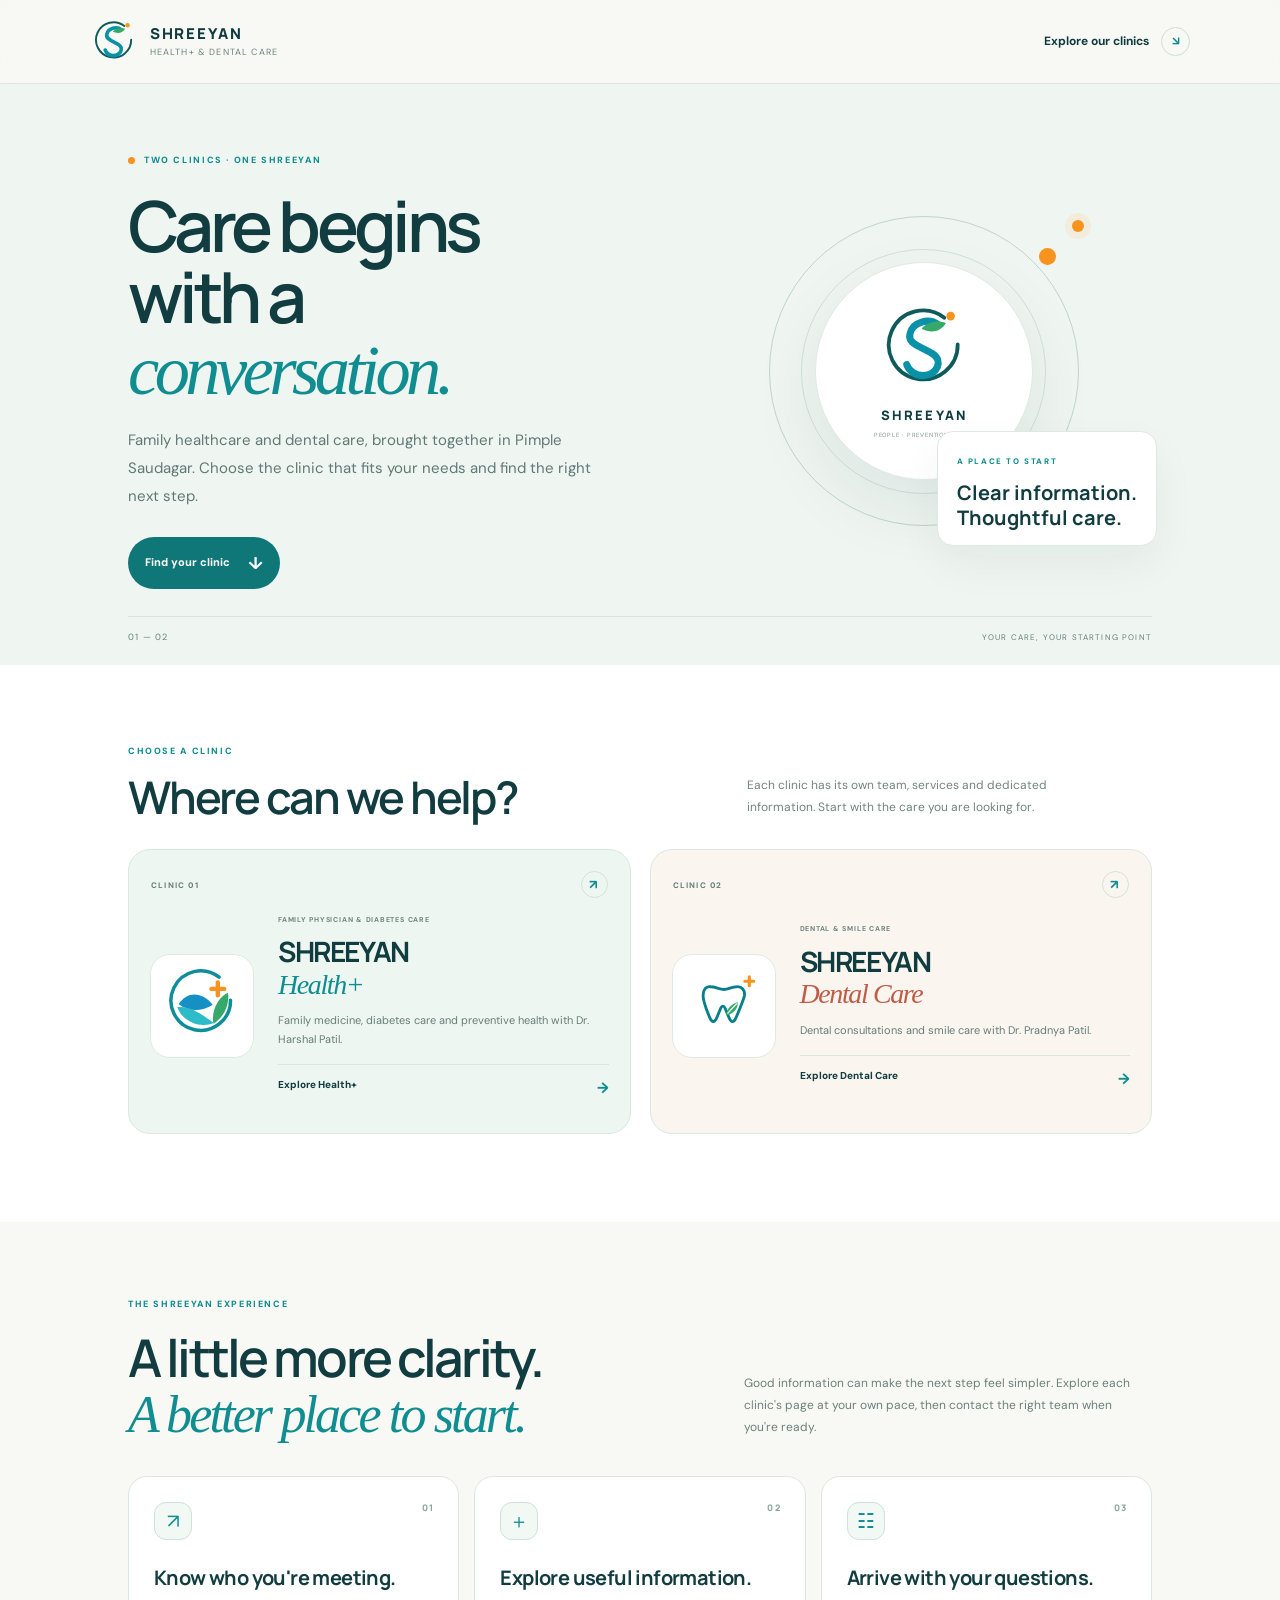
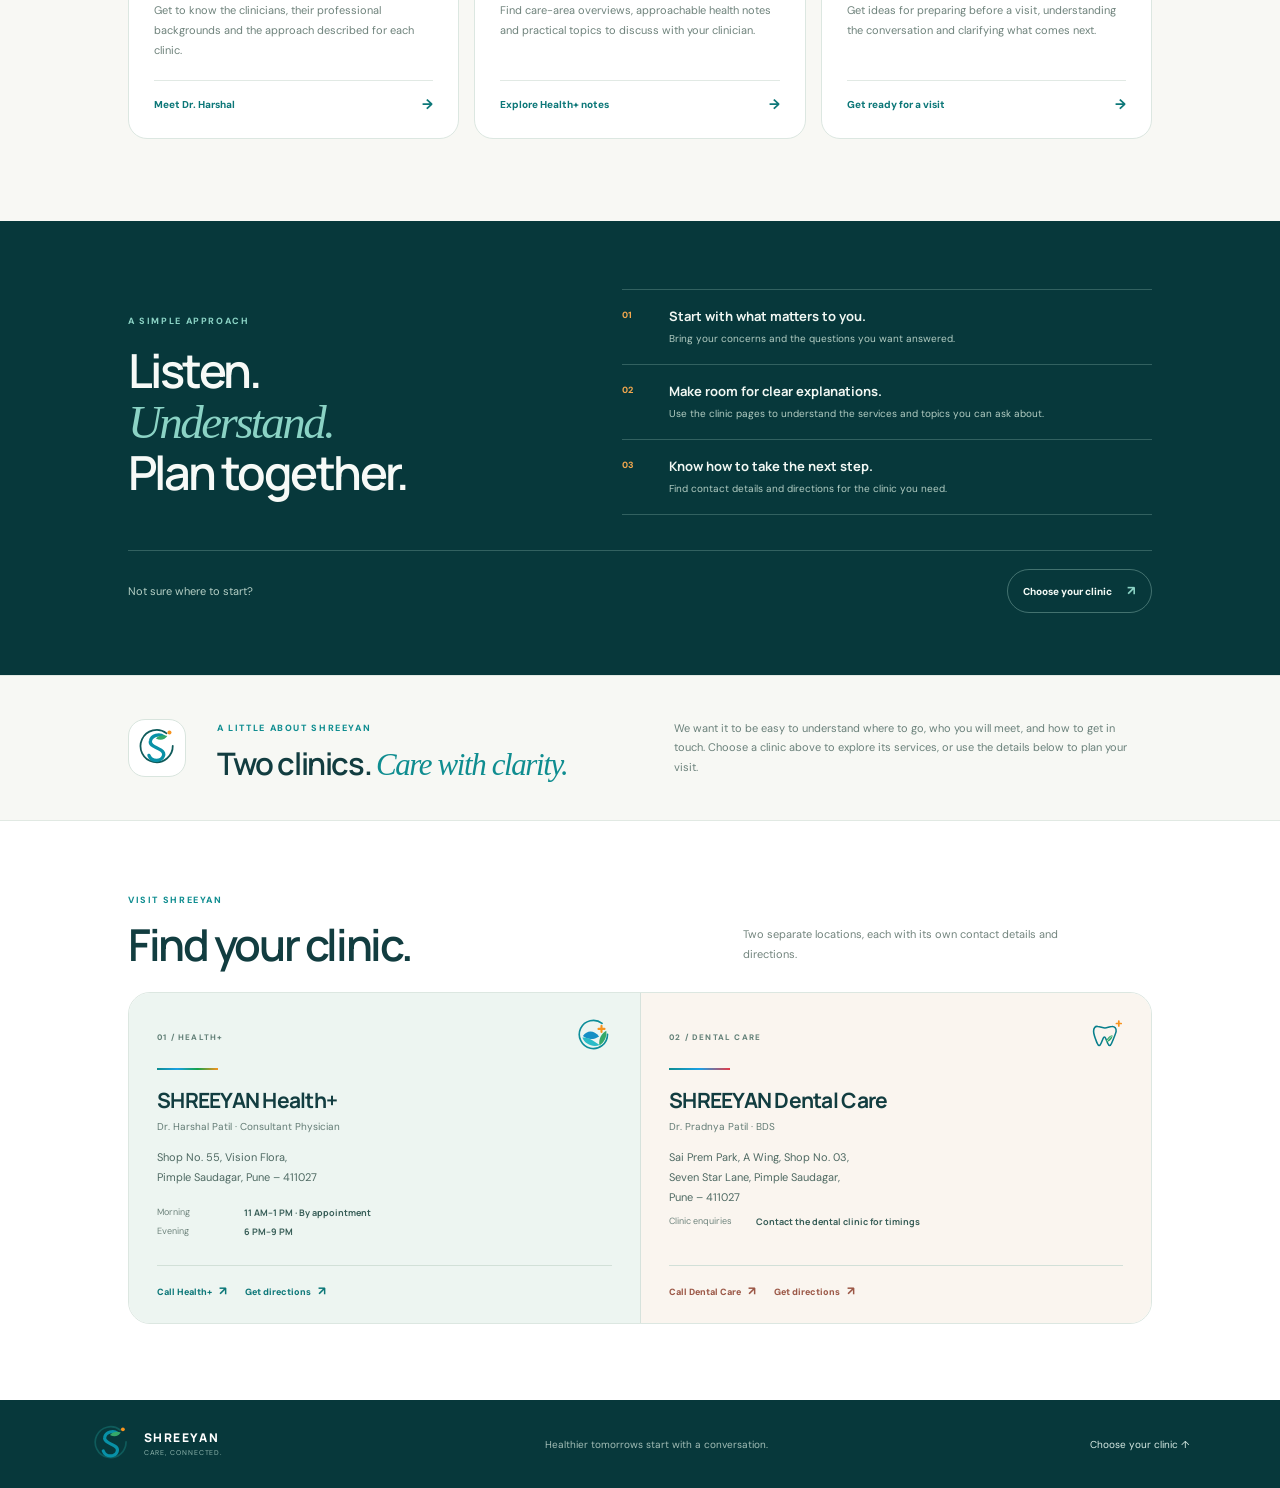
==== index.html @ b25903e5 "Polish SHREEYAN master and dental marks" ====
<!doctype html>
<html lang="en">
<head>
  <meta charset="utf-8">
  <meta name="viewport" content="width=device-width,initial-scale=1">
  <meta name="theme-color" content="#f8f8f4">
  <title>SHREEYAN — Your Care, Your Clinic</title>
  <meta name="description" content="Welcome to SHREEYAN. Explore Health+ with Dr. Harshal Patil or SHREEYAN Dental Care in Pimple Saudagar, Pune.">
  <link rel="icon" type="image/svg+xml" href="assets/shreeyan-brand-mark.svg?v=20261020-logo-final">
  <link rel="preconnect" href="https://fonts.googleapis.com">
  <link rel="preconnect" href="https://fonts.gstatic.com" crossorigin>
  <link href="https://fonts.googleapis.com/css2?family=DM+Sans:wght@400;500;600;700&family=Manrope:wght@400;500;600;700;800&display=swap" rel="stylesheet">
  <link rel="stylesheet" href="styles.css?v=20261020-logo-final">
</head>
<body class="welcome-page">
  <header class="welcome-header">
    <a class="welcome-brand" href="index.html" aria-label="SHREEYAN home">
      <img src="assets/shreeyan-brand-mark.svg?v=20261020-logo-final" alt="">
      <span><b>SHREEYAN</b><small>HEALTH+ &amp; DENTAL CARE</small></span>
    </a>
    <a class="welcome-header-link" href="#clinics">Explore our clinics <span aria-hidden="true">↘</span></a>
  </header>

  <main>
    <section class="welcome-hero">
      <div class="welcome-hero-copy">
        <div class="welcome-eyebrow"><span></span> TWO CLINICS · ONE SHREEYAN</div>
        <h1>Care begins<br>with a <em>conversation.</em></h1>
        <p>Family healthcare and dental care, brought together in Pimple Saudagar. Choose the clinic that fits your needs and find the right next step.</p>
        <a class="welcome-cta" href="#clinics">Find your clinic <span aria-hidden="true">↓</span></a>
      </div>
      <div class="welcome-art" aria-label="SHREEYAN abstract brand symbol">
        <div class="welcome-art-ring ring-a"></div><div class="welcome-art-ring ring-b"></div>
        <div class="welcome-art-logo">
          <img src="assets/shreeyan-brand-mark.svg?v=20261020-logo-final" alt="">
          <span>SHREEYAN</span>
          <small>PEOPLE · PREVENTION · CARE</small>
        </div>
        <span class="welcome-art-dot" aria-hidden="true"></span>
        <div class="welcome-art-note"><small>A PLACE TO START</small><b>Clear information.<br>Thoughtful care.</b></div>
      </div>
      <div class="welcome-index">01 — 02 <span>YOUR CARE, YOUR STARTING POINT</span></div>
    </section>

    <section class="welcome-clinics" id="clinics">
      <div class="welcome-section-heading">
        <div><span class="welcome-kicker">CHOOSE A CLINIC</span><h2>Where can we help?</h2></div>
        <p>Each clinic has its own team, services and dedicated information. Start with the care you are looking for.</p>
      </div>
      <div class="welcome-clinic-grid">
        <a class="welcome-clinic-card health-option" href="health.html">
          <div class="welcome-card-top"><span>CLINIC 01</span><span class="welcome-card-arrow" aria-hidden="true">↗</span></div>
          <div class="welcome-symbol-wrap"><img src="assets/healthplus-mark.svg?v=20261020-logo-final" alt=""></div>
          <div class="welcome-card-content">
            <div class="welcome-card-label">FAMILY PHYSICIAN &amp; DIABETES CARE</div>
            <h3>SHREEYAN<br><em>Health+</em></h3>
            <p>Family medicine, diabetes care and preventive health with Dr. Harshal Patil.</p>
            <div class="welcome-card-footer">Explore Health+ <span aria-hidden="true">→</span></div>
          </div>
        </a>
        <a class="welcome-clinic-card dental-option" href="dental.html">
          <div class="welcome-card-top"><span>CLINIC 02</span><span class="welcome-card-arrow" aria-hidden="true">↗</span></div>
          <div class="welcome-symbol-wrap dental-symbol-wrap"><img src="assets/dental-mark-clean.svg?v=20261020-logo-final" alt=""></div>
          <div class="welcome-card-content">
            <div class="welcome-card-label">DENTAL &amp; SMILE CARE</div>
            <h3>SHREEYAN<br><em>Dental Care</em></h3>
            <p>Dental consultations and smile care with Dr. Pradnya Patil.</p>
            <div class="welcome-card-footer">Explore Dental Care <span aria-hidden="true">→</span></div>
          </div>
        </a>
      </div>
    </section>


    <section class="welcome-experience" aria-labelledby="welcome-experience-title">
      <div class="welcome-experience-heading">
        <span class="welcome-kicker">THE SHREEYAN EXPERIENCE</span>
        <h2 id="welcome-experience-title">A little more clarity.<br><em>A better place to start.</em></h2>
        <p>Good information can make the next step feel simpler. Explore each clinic's page at your own pace, then contact the right team when you're ready.</p>
      </div>
      <div class="welcome-experience-grid">
        <article>
          <span class="experience-number">01</span>
          <div class="experience-icon" aria-hidden="true">↗</div>
          <h3>Know who you're meeting.</h3>
          <p>Get to know the clinicians, their professional backgrounds and the approach described for each clinic.</p>
          <a href="health.html">Meet Dr. Harshal <span aria-hidden="true">→</span></a>
        </article>
        <article>
          <span class="experience-number">02</span>
          <div class="experience-icon" aria-hidden="true">＋</div>
          <h3>Explore useful information.</h3>
          <p>Find care-area overviews, approachable health notes and practical topics to discuss with your clinician.</p>
          <a href="health.html#snippets">Explore Health+ notes <span aria-hidden="true">→</span></a>
        </article>
        <article>
          <span class="experience-number">03</span>
          <div class="experience-icon" aria-hidden="true">☷</div>
          <h3>Arrive with your questions.</h3>
          <p>Get ideas for preparing before a visit, understanding the conversation and clarifying what comes next.</p>
          <a href="health.html#dialogue">Get ready for a visit <span aria-hidden="true">→</span></a>
        </article>
      </div>
    </section>

    <section class="welcome-principles" aria-label="The SHREEYAN approach">
      <div class="principles-title"><span class="welcome-kicker">A SIMPLE APPROACH</span><h2>Listen.<br><em>Understand.</em><br>Plan together.</h2></div>
      <div class="principles-list">
        <div><span>01</span><p><b>Start with what matters to you.</b><small>Bring your concerns and the questions you want answered.</small></p></div>
        <div><span>02</span><p><b>Make room for clear explanations.</b><small>Use the clinic pages to understand the services and topics you can ask about.</small></p></div>
        <div><span>03</span><p><b>Know how to take the next step.</b><small>Find contact details and directions for the clinic you need.</small></p></div>
      </div>
      <div class="principles-action"><span>Not sure where to start?</span><a href="#clinics">Choose your clinic <span aria-hidden="true">↗</span></a></div>
    </section>

    <section class="welcome-about" aria-labelledby="welcome-about-title">
      <div class="welcome-about-mark" aria-hidden="true"><img src="assets/shreeyan-brand-mark.svg?v=20261020-logo-final" alt=""></div>
      <div>
        <span class="welcome-kicker">A LITTLE ABOUT SHREEYAN</span>
        <h2 id="welcome-about-title">Two clinics. <em>Care with clarity.</em></h2>
      </div>
      <p>We want it to be easy to understand where to go, who you will meet, and how to get in touch. Choose a clinic above to explore its services, or use the details below to plan your visit.</p>
    </section>

    <section class="welcome-locations" id="visit">
      <div class="welcome-location-heading">
        <div><span class="welcome-kicker">VISIT SHREEYAN</span><h2>Find your clinic.</h2></div>
        <p>Two separate locations, each with its own contact details and directions.</p>
      </div>
      <div class="welcome-location-grid">
        <article class="welcome-location-card welcome-location-health">
          <div class="welcome-location-top"><span>01 / HEALTH+</span><img src="assets/healthplus-mark.svg?v=20261020-logo-final" alt=""></div>
          <div class="welcome-location-rule"></div>
          <h3>SHREEYAN Health+</h3>
          <p class="welcome-location-doctor">Dr. Harshal Patil · Consultant Physician</p>
          <address>Shop No. 55, Vision Flora,<br>Pimple Saudagar, Pune – 411027</address>
          <div class="welcome-hours">
            <span>Morning</span><b>11 AM–1 PM · By appointment</b>
            <span>Evening</span><b>6 PM–9 PM</b>
          </div>
          <div class="welcome-location-actions">
            <a href="tel:9779665055">Call Health+ <span aria-hidden="true">↗</span></a>
            <a href="https://www.google.com/maps/search/?api=1&amp;query=Shop%20No.%2055%20Vision%20Flora%20Pimple%20Saudagar%20Pune%20411027" target="_blank" rel="noopener">Get directions <span aria-hidden="true">↗</span></a>
          </div>
        </article>
        <article class="welcome-location-card welcome-location-dental">
          <div class="welcome-location-top"><span>02 / DENTAL CARE</span><img src="assets/dental-mark-clean.svg?v=20261020-logo-final" alt=""></div>
          <div class="welcome-location-rule"></div>
          <h3>SHREEYAN Dental Care</h3>
          <p class="welcome-location-doctor">Dr. Pradnya Patil · BDS</p>
          <address>Sai Prem Park, A Wing, Shop No. 03,<br>Seven Star Lane, Pimple Saudagar,<br>Pune – 411027</address>
          <div class="welcome-hours">
            <span>Clinic enquiries</span><b>Contact the dental clinic for timings</b>
          </div>
          <div class="welcome-location-actions">
            <a href="tel:9156969311">Call Dental Care <span aria-hidden="true">↗</span></a>
            <a href="https://www.google.com/maps/search/?api=1&amp;query=Sai%20Prem%20Park%20A%20Wing%20Shop%2003%20Seven%20Star%20Lane%20Pimple%20Saudagar%20Pune%20411027" target="_blank" rel="noopener">Get directions <span aria-hidden="true">↗</span></a>
          </div>
        </article>
      </div>
    </section>
  </main>

  <footer class="welcome-footer">
    <a class="welcome-brand footer-brand-mini" href="index.html"><img src="assets/shreeyan-brand-mark.svg?v=20261020-logo-final" alt=""><span><b>SHREEYAN</b><small>CARE, CONNECTED.</small></span></a>
    <span>Healthier tomorrows start with a conversation.</span>
    <a href="#clinics">Choose your clinic ↑</a>
  </footer>
  <script src="app.js"></script>
</body>
</html>
---- styles.css ----
*{box-sizing:border-box}html{scroll-behavior:smooth}body{margin:0;background:#f6f4ee;color:#173d3d;font-family:"DM Sans",Arial,sans-serif;line-height:1.55}a{text-decoration:none;color:inherit}h1,h2,h3,b,strong{font-family:Manrope,Arial,sans-serif}h1,h2,h3,p{margin-top:0}header{height:80px;padding:0 6vw;display:flex;align-items:center;justify-content:space-between;gap:24px;position:sticky;top:0;z-index:30;background:rgba(246,244,238,.9);backdrop-filter:blur(15px);border-bottom:1px solid #dfe6e2}.brand{display:flex;align-items:center;gap:10px}.brand img{width:43px;height:43px}.brand b{display:block;letter-spacing:.13em;font-size:13px}.brand small{display:block;font-size:9px;color:#708280}.brand span{display:block}nav{display:flex;gap:28px;font-size:12px;color:#5e7472}nav a:hover{color:#0b7775}.pill{border:1px solid #cbd8d4;border-radius:999px;background:#fff;padding:10px 15px;font-size:11px;font-weight:800}.redpill{color:#d84749}.hero{min-height:690px;padding:80px 8vw;display:grid;grid-template-columns:1fr 1fr;gap:45px;align-items:center;background:linear-gradient(115deg,#f8f6f0,#e8f3ef);overflow:hidden}.eyebrow,.kicker{font-size:9px;letter-spacing:.18em;font-weight:800;color:#0b7775}.eyebrow{margin-bottom:18px}.hero h1{font-size:clamp(52px,6.2vw,84px);line-height:.99;letter-spacing:-.06em;margin-bottom:25px}.hero h1 i,h2 i,.innerhero h1 i{font-family:Georgia,serif;font-weight:400;color:#0b7775}.hero-copy>p,.innerhero>div>p{font-size:17px;line-height:1.75;color:#58716f;max-width:610px}.actions{display:flex;align-items:center;gap:24px;margin:32px 0}.btn{display:inline-flex;align-items:center;padding:14px 19px;border-radius:999px;font-size:12px;font-weight:800}.teal{background:#0b7775;color:#fff}.red{background:#e84c4f;color:#fff}.whitebtn{background:#fff;color:#0b7775}.link{font-size:12px;font-weight:800}.trust{display:flex;gap:24px;font-size:10px;color:#758582}.hero-art{min-height:500px;display:grid;place-items:center;position:relative}.orbit{position:absolute;width:450px;height:450px;border:1px solid #acd0ca;border-radius:50%;box-shadow:inset 0 0 0 60px #dcece7}.screen{width:min(430px,75vw);height:330px;background:#153e3e;border-radius:27px;padding:18px;transform:rotate(-5deg);box-shadow:0 30px 55px #174d4d33;z-index:2}.screen-head{height:28px;color:#cfe4df;font-size:9px;letter-spacing:.18em;display:flex;justify-content:space-between}.screen-head b{color:#e84c4f}.screen-main{height:215px;border-radius:16px;background:linear-gradient(145deg,#f8f6f0,#dceee9);padding:38px;font:800 36px/1.05 Manrope;letter-spacing:-.04em}.screen-main i{font-family:Georgia,serif;color:#0b7775;font-weight:400}.screen-grid{display:grid;grid-template-columns:repeat(3,1fr);gap:7px;margin-top:10px}.screen-grid span{background:#fff;color:#6a7d7a;border-radius:9px;padding:8px;font-size:8px}.screen-grid b{color:#0b7775;margin-right:3px}.bubble{position:absolute;background:#fff;padding:13px 15px;border-radius:14px;box-shadow:0 16px 35px #173d3d1a;z-index:4;font-size:10px}.bubble small{display:block;color:#788987;margin-top:3px}.bubble.one{left:0;top:95px}.bubble.two{right:0;bottom:75px}.ribbon{background:#0b7775;color:#e5f2ef;padding:13px;text-align:center;font-size:9px;font-weight:800;letter-spacing:.16em;white-space:nowrap;overflow:hidden}.section{padding:100px 8vw}.white{background:#fff}.intro,.heading{display:grid;grid-template-columns:1.1fr .9fr;gap:80px;align-items:end;margin-top:16px}.intro h2,.heading h2{font-size:clamp(38px,4.4vw,61px);line-height:1.07;letter-spacing:-.055em;margin:0}.intro p,.heading>p{color:#687b79;line-height:1.8;margin:0;max-width:470px}.care-grid{display:grid;grid-template-columns:1fr 1fr;gap:20px;margin-top:48px}.care{min-height:450px;padding:30px;border-radius:24px;display:flex;flex-direction:column;transition:.2s}.care:hover{transform:translateY(-5px);box-shadow:0 25px 50px #173d3d1a}.health{background:#dceee9}.dental{background:#f8dedc}.cardline{display:flex;justify-content:space-between;font-size:9px;letter-spacing:.15em}.care>strong{display:grid;place-items:center;width:55px;height:55px;border-radius:17px;background:#0b7775;color:#fff;font-size:28px;font-weight:400;margin-top:45px}.dental>strong{background:#e84c4f}.care h3{font-size:29px;line-height:1.15;letter-spacing:-.04em;max-width:500px;margin:20px 0 10px}.care h3 i{font-family:Georgia,serif;font-weight:400}.care p{color:#5c7370;max-width:510px}.chips{display:flex;flex-wrap:wrap;gap:7px;margin-top:auto}.chips span{background:#ffffff99;border-radius:999px;padding:7px 10px;font-size:9px}.care footer{border-top:1px solid #173d3d22;padding-top:15px;margin-top:20px;font-size:11px;display:flex;justify-content:space-between}.dark{background:#153e3e;color:#edf6f3;display:grid;grid-template-columns:1fr 1fr;padding:90px 8vw;gap:80px}.dark .kicker{color:#9bd5ce}.dark h2{font-size:clamp(40px,4.5vw,60px);line-height:1.06;letter-spacing:-.05em}.dark h2 i{color:#8ed0c8}.dark p{color:#b8cac7;max-width:520px}.checks{margin-top:35px}.checks>div{display:grid;grid-template-columns:35px 1fr;gap:15px;padding:17px 0;border-top:1px solid #ffffff1c}.checks b{color:#e84c4f;font-size:9px}.checks strong{display:block;font-size:12px}.checks small{color:#99aeaa;font-size:10px}.promise{position:relative;min-height:440px;background:#0b7775;border-radius:25px;display:grid;place-items:center;overflow:hidden}.big-circle{width:300px;height:300px;border:1px solid #ffffff66;border-radius:50%;display:grid;place-items:center;text-align:center;font:800 14px/2 Manrope;letter-spacing:.18em}.quote-card{position:absolute;left:25px;bottom:22px;background:#fff;color:#173d3d;padding:20px;border-radius:17px;width:290px}.quote-card:first-letter{color:#e84c4f}.quote-card p{color:#173d3d;font-size:13px;line-height:1.5;margin:4px 0 12px}.quote-card small{font-size:8px;letter-spacing:.15em;color:#748482}.doctors{display:grid;grid-template-columns:1fr 1fr;gap:20px;margin-top:45px}.doctors article{border:1px solid #dce5e1;border-radius:21px;overflow:hidden;display:grid;grid-template-columns:.8fr 1.2fr;background:#fff}.avatar{min-height:280px;display:grid;place-items:center;font:800 36px Manrope;color:#fff}.tealbg{background:#d9ebe6}.tealbg{color:#fff}.tealbg:before,.redbg:before{background:#0b7775;content:attr(class);display:none}.avatar{position:relative}.avatar:after{content:"";width:125px;height:125px;border-radius:50%;background:#0b7775;display:grid;position:absolute}.avatar{z-index:0}.avatar::before{content:attr(data-x)}.avatar{isolation:isolate}.avatar{font-size:0}.avatar::after{z-index:-1}.redbg{background:#f5dddb}.redbg:after{background:#e84c4f}.doctors article>div:last-child{padding:28px;display:flex;flex-direction:column}.doctors label,.visit label{font-size:8px;letter-spacing:.15em;font-weight:800;color:#0b7775}.redtext{color:#e84c4f!important}.doctors h3{font-size:25px;margin:13px 0 5px}.doctors p{font-size:10px;font-weight:800;color:#6d807e}.doctors small{color:#71827f;font-size:10px}.doctors a{margin-top:auto;padding-top:20px;font-size:10px;font-weight:800}.soft{background:#eaf3ef}.steps{display:grid;grid-template-columns:repeat(3,1fr);gap:18px;margin-top:45px}.steps div{border-top:1px solid #c8d9d4;padding-top:16px}.steps b{display:block;color:#e84c4f;font-size:9px}.steps strong{display:block;font-size:13px;margin-top:22px}.steps span{display:block;color:#748582;font-size:10px;margin-top:5px}.articles{display:grid;grid-template-columns:repeat(3,1fr);gap:18px;margin-top:45px}.articles a{background:#fff;border:1px solid #dfe7e3;border-radius:19px;padding:25px;min-height:230px}.articles span{font-size:8px;letter-spacing:.15em;color:#0b7775;font-weight:800}.articles h3{font-size:20px;line-height:1.2;margin:27px 0 9px}.articles p{color:#71817f;font-size:11px}.visit{background:#153e3e;color:#eef7f4;padding:80px 8vw;display:grid;grid-template-columns:.75fr 1.25fr;gap:70px}.visit .kicker{color:#9bd5ce}.visit h2{font-size:52px;line-height:1.05;letter-spacing:-.05em}.visit h2 i{color:#8ed0c8}.visit p{color:#b7c9c5}.locations{display:grid;grid-template-columns:1fr 1fr;gap:15px}.locations>div{background:#e0efeb;color:#173d3d;border-radius:19px;padding:24px;min-height:270px}.locations>div+div{background:#f6dddb}.locations h3{font-size:20px}.locations p{color:#657876;font-size:10px;line-height:1.7}.locations>a,.locations>div>a{display:block;font:800 17px Manrope;margin-top:20px}.locations small{display:block;font-size:9px;margin-top:14px}footer{background:#092f32;color:#dce9e6;font-size:10px}
.site-footer{padding:68px 5vw 0;position:relative;overflow:hidden}
.site-footer:before{content:"";position:absolute;width:520px;height:260px;border:1px solid #2a6566;border-radius:50%;top:-205px;right:23%;opacity:.55}
.footer-top{position:relative;z-index:1;margin-bottom:54px}
.footer-brand{display:inline-flex;align-items:center;gap:16px}
.footer-brand img{width:50px;height:50px;display:block}
.footer-brand b{display:block;font-size:22px;letter-spacing:.13em;color:#f3f7f5}
.footer-brand small{display:block;margin-top:4px;color:#809c99;font-size:10px;letter-spacing:.02em}
.footer-grid{position:relative;z-index:1;display:grid;grid-template-columns:1fr 1fr 1fr;gap:46px 9vw;padding-bottom:66px}
.footer-col{display:flex;flex-direction:column;align-items:flex-start;gap:8px}
.footer-label{font-size:8px;letter-spacing:.18em;color:#18aaa7;font-weight:800;margin-bottom:8px}
.footer-col a{color:#d9e8e5;font-size:13px;transition:.2s}
.footer-col a:hover{color:#f07b70;transform:translateX(2px)}
.footer-col-lower{grid-column:1}
.footer-bottom{border-top:1px solid #24484a;padding:28px 0 30px;display:flex;justify-content:space-between;gap:25px;color:#668481;font-size:9px;line-height:1.5}
.footer-bottom span:last-child{text-align:right;max-width:650px}
@media(max-width:760px){.site-footer{padding:52px 6vw 0}.footer-grid{grid-template-columns:1fr 1fr;gap:34px 35px}.footer-col-lower{grid-column:auto}.footer-bottom{flex-direction:column}.footer-bottom span:last-child{text-align:left}.footer-brand b{font-size:18px}}footer p{color:#8da5a1;margin:0}.innerhero{min-height:650px;padding:70px 8vw;display:grid;grid-template-columns:1fr 1fr;align-items:center;gap:60px;background:#e7f2ee}.back{font-size:10px;font-weight:800;color:#0b7775;display:inline-block;margin-bottom:30px}.innerhero h1{font-size:clamp(50px,6vw,78px);line-height:1.02;letter-spacing:-.06em;margin:12px 0 25px}.innergraphic{min-height:450px;display:grid;place-items:center;position:relative}.healthcircle{width:360px;height:360px;border:1px solid #9ec8c1;border-radius:50%;display:grid;place-items:center;box-shadow:inset 0 0 0 55px #cfe6e0}.healthcircle{font-size:72px;color:#fff}.healthcircle::after{content:"";position:absolute;width:140px;height:140px;border-radius:50%;background:#0b7775;z-index:0}.healthcircle{isolation:isolate}.healthcircle::before{content:"+";z-index:2;color:#fff}.healthcircle{font-size:0}.mini-note{position:absolute;right:5%;bottom:45px;background:#fff;padding:15px 18px;border-radius:14px;box-shadow:0 15px 35px #173d3d1a}.mini-note b,.mini-note small{display:block}.mini-note b{font-size:11px;letter-spacing:.12em}.mini-note small{font-size:9px;color:#73827f}.dentalhero{background:#f7e4e1}.red-eyebrow{color:#d44749}.red-eyebrow::first-letter{color:#0b7775}.dentalgraphic{min-height:450px}.smileoval{width:390px;height:250px;border:2px solid #e84c4f;border-radius:50%;transform:rotate(-12deg);opacity:.35}.smilecard{position:absolute;width:265px;height:315px;background:#fff;border-radius:23px;padding:24px;box-shadow:0 25px 50px #7d38381a;transform:rotate(5deg);display:flex;flex-direction:column;justify-content:space-between}.smilecard small{font-size:8px;letter-spacing:.18em;color:#0b7775;font-weight:800}.smilecard b{font:800 32px/1.05 Manrope;letter-spacing:-.04em}.smilecard span{font-size:9px;color:#788684}.services{display:grid;grid-template-columns:repeat(4,1fr);gap:15px;margin-top:45px}.services article{background:#fff;border:1px solid #dfe7e3;border-radius:19px;padding:24px;min-height:245px}.services article>b{font-size:9px;color:#e84c4f}.services h3{font-size:21px;line-height:1.2;margin-top:40px}.services p{font-size:11px;color:#6b7d7a}.profile{padding:100px 8vw;display:grid;grid-template-columns:.8fr 1.2fr;gap:90px;align-items:center;background:#fff}.profile-art{height:450px;background:#dceee9;border-radius:25px;display:grid;place-items:center;position:relative;overflow:hidden}.profile-art:after{content:"";width:340px;height:340px;border:1px solid #9ec8c1;border-radius:50%;position:absolute}.profile-art span{width:160px;height:160px;background:#0b7775;color:#fff;border-radius:50%;display:grid;place-items:center;font:800 42px Manrope;z-index:2}.profile-art small{position:absolute;bottom:22px;left:22px;font-size:8px;letter-spacing:.16em;font-weight:800;z-index:3}.profile-art.redart{background:#f5dfdc}.profile-art.redart:after{border-color:#e9aaa8}.profile-art.redart span{background:#e84c4f}.profile h2{font-size:54px;line-height:1.05;letter-spacing:-.05em;margin:10px 0}.credentials{color:#0b7775;font-size:11px}.profile p{color:#657876}.profile .lead{font-size:15px;line-height:1.8;max-width:600px;margin:25px 0}.profile hr{border:0;border-top:1px solid #dce5e1;margin:25px 0}.profile>div:last-child>small{font-size:8px;letter-spacing:.15em;font-weight:800;color:#72827f}.dark>.section{padding-top:85px;padding-bottom:85px}.dark h2{font-size:50px;letter-spacing:-.05em}.timeline{display:grid;grid-template-columns:repeat(3,1fr);gap:18px;margin-top:45px}.timeline>div{border-top:1px solid #ffffff1c;padding-top:17px}.timeline b{font-size:9px;color:#e84c4f}.timeline h3{font-size:24px;margin-top:25px}.timeline p{font-size:11px}.education{display:grid;grid-template-columns:1fr 1fr;gap:18px;margin-top:40px}.education article{background:#fff;border:1px solid #dfe7e3;border-radius:19px;padding:26px}.education label{font-size:8px;letter-spacing:.16em;color:#0b7775;font-weight:800}.education h3{font-size:25px;margin-top:28px}.education p{font-size:12px;color:#6c7e7b}.rose{background:#f7e4e1}.three>div{border-color:#e0b8b5}.three p{color:#6c6665}.contact{padding:75px 8vw;background:#0b7775;color:#fff;display:flex;justify-content:space-between;align-items:center;gap:30px}.contact .kicker{color:#a4d9d2}.contact h2{font-size:48px;letter-spacing:-.05em}.contact p{color:#c5dfdb}.redcontact{background:#e84c4f}.redcontact .kicker{color:#ffe0df}.redcontact p{color:#ffe4e2}.dentalpage h1 i,.dentalpage h2 i{color:#e84c4f}.dentalpage .kicker{color:#0b7775}@media(max-width:900px){header{padding:0 5vw}nav{display:none}.hero,.innerhero,.dark,.profile,.visit{grid-template-columns:1fr}.hero{padding:55px 6vw}.section{padding:70px 6vw}.intro,.heading{grid-template-columns:1fr;gap:20px}.care-grid,.doctors,.articles,.locations,.services,.education,.steps,.timeline{grid-template-columns:1fr}.hero-art{min-height:420px}.dark{padding:70px 6vw}.promise{min-height:380px}.doctors article{grid-template-columns:1fr}.avatar{min-height:220px}.innerhero{padding:55px 6vw}.profile{padding:70px 6vw;gap:45px}.profile-art{height:350px}.contact{padding:60px 6vw;display:block}.contact .btn{margin-top:20px}}@media(max-width:520px){.pill{padding:9px 11px;font-size:9px}.brand small{display:none}.hero h1,.innerhero h1{font-size:45px}.hero-copy>p,.innerhero>div>p{font-size:15px}.actions{align-items:flex-start;flex-direction:column;gap:15px}.screen{width:330px;height:275px}.screen-main{height:175px;padding:25px;font-size:28px}.orbit{width:350px;height:350px}.bubble.one{left:-3px}.bubble.two{right:-3px}.care{min-height:420px}.visit h2,.contact h2{font-size:40px}.innergraphic{min-height:360px}.healthcircle{width:310px;height:310px}.smileoval{width:320px;height:210px}.smilecard{width:230px;height:280px}.footer-links{display:none}}

.facts-section{background:#fff}.fact-grid{display:grid;grid-template-columns:repeat(4,1fr);gap:16px}.fact-card{padding:25px;border:1px solid #dfe7e4;border-radius:20px;background:#f8faf8;min-height:245px}.fact-card span,.myth-grid span,.inner-social span{font-size:8px;letter-spacing:.16em;font-weight:800;color:#e84c4f}.fact-card b{display:block;font-size:21px;line-height:1.2;margin:35px 0 10px}.fact-card p{color:#6a7d7b;font-size:13px}.numbers-section{background:#153e3e;color:#eff7f4;display:grid;grid-template-columns:.9fr 1.1fr;gap:80px;align-items:center}.numbers-section .section-kicker{color:#91d4cb}.numbers-intro h2{font-size:50px;line-height:1.08;letter-spacing:-.05em}.numbers-intro h2 em{color:#8ed0c8}.numbers-grid{display:grid;grid-template-columns:1fr 1fr}.numbers-grid div{padding:30px;border-top:1px solid rgba(255,255,255,.14)}.numbers-grid strong{display:block;font-size:48px;line-height:1;color:#91d4cb}.numbers-grid span{display:block;margin-top:10px;color:#b4c8c4;font-size:12px}.faq-section{background:#f7f5ef;display:grid;grid-template-columns:.8fr 1.2fr;gap:90px}.faq-section h2{font-size:52px;line-height:1.05;letter-spacing:-.05em}.faq-list details{border-top:1px solid #cfdcd8;padding:18px 0}.faq-list summary{cursor:pointer;font-family:Manrope;font-weight:800;font-size:15px;list-style:none;display:flex;justify-content:space-between}.faq-list summary:after{content:"+";color:#e84c4f}.faq-list details[open] summary:after{content:"−"}.faq-list p{color:#6d7f7c;font-size:13px;max-width:650px;margin:12px 0 4px}.social-section{background:#e9f3ef;display:grid;grid-template-columns:.8fr 1.2fr;gap:80px}.social-copy h2{font-size:48px;line-height:1.08;letter-spacing:-.05em}.social-copy p{color:#667a77;max-width:550px}.social-cards{display:grid;grid-template-columns:1fr 1fr;gap:14px}.social-card{background:#fff;border:1px solid #d8e5e1;border-radius:18px;padding:23px;min-height:150px;display:flex;flex-direction:column;justify-content:space-between}.social-card span{font-size:8px;letter-spacing:.16em;color:#0b7775;font-weight:800}.social-card b{font-size:17px}.social-card small{font-size:10px;color:#738582}.social-card.muted{opacity:.82}.myth-section{background:#e9f3ef}.myth-section h2,.smile-journey h2{font-size:53px;line-height:1.08;letter-spacing:-.05em;max-width:700px}.myth-grid{display:grid;grid-template-columns:repeat(3,1fr);gap:17px;margin-top:45px}.myth-grid>div{background:#fff;border-radius:20px;padding:26px;min-height:240px}.myth-grid h3{font-size:22px;line-height:1.2;margin:28px 0 10px}.myth-grid p{font-size:13px;color:#6b7e7b}.routine-section{background:#fff}.routine-grid,.journey-grid{display:grid;grid-template-columns:repeat(4,1fr);gap:16px}.routine-grid>div,.journey-grid>div{padding:25px;border:1px solid #dfe7e4;border-radius:20px;background:#f8faf8}.routine-grid b,.journey-grid span{font-size:10px;color:#e84c4f;font-weight:800}.routine-grid h3,.journey-grid h3{font-size:22px;margin:34px 0 8px}.routine-grid p,.journey-grid p{color:#6b7d7b;font-size:13px}.smile-journey{background:#f7e4e1}.journey-grid{margin-top:45px}.journey-grid>div{background:#fff}.dental-myths{background:#f7e4e1}.inner-social{padding:40px 8vw;background:#102f2f;color:#dcece8;display:flex;align-items:center;justify-content:space-between;gap:30px}.inner-social b{display:block;font:700 20px Manrope;margin:8px 0}.inner-social small{display:block;color:#91aaa5;font-size:11px}.inner-social>a{border:1px solid #4c6c67;border-radius:999px;padding:12px 17px;font-size:11px;font-weight:800;white-space:nowrap}@media(max-width:900px){.fact-grid,.routine-grid,.journey-grid,.myth-grid{grid-template-columns:1fr 1fr}.numbers-section,.faq-section,.social-section{grid-template-columns:1fr}.numbers-intro h2,.social-copy h2,.faq-section h2,.myth-section h2,.smile-journey h2{font-size:42px}.numbers-section,.faq-section,.social-section{gap:45px}.inner-social{padding:35px 6vw;align-items:flex-start;flex-direction:column}}@media(max-width:520px){.fact-grid,.routine-grid,.journey-grid,.myth-grid,.social-cards{grid-template-columns:1fr}.numbers-grid{grid-template-columns:1fr}.numbers-intro h2,.social-copy h2,.faq-section h2,.myth-section h2,.smile-journey h2{font-size:36px}}


/* Main SHREEYAN homepage only: turquoise identity + screen hero. Keep inner Health+ and Dental pages on their own original styling. */
.main-page{background:#f6f4ee;color:#173d3d}
.main-page header{background:rgba(246,244,238,.9);border-bottom:1px solid #dfe6e2}
.main-page .logo-wrap{width:50px;height:50px;display:grid;place-items:center;border-radius:50%;background:#fff;border:1px solid #cbd8d4;box-shadow:0 5px 18px rgba(23,61,61,.10)}
.main-page .brand img{width:46px;height:46px;display:block}
.main-page .brand b{color:#173d3d}
.main-page .brand small{color:#708280}
.main-page .pill{background:#fff;border-color:#cbd8d4;color:#173d3d}
.main-page .pill:hover{border-color:#9fcac3;background:#fff}
.main-page .hero-main{background:linear-gradient(115deg,#f7f9f5 0%,#eaf4f1 55%,#dceee9 100%)}
.main-page .eyebrow-dot{background:#e84c4f}
.main-page .hero h1 i{color:#0b7775}
.main-page .teal{background:#0b7775;color:#fff}
.main-page .red{background:#e84c4f;color:#fff}
.main-page .link{color:#173d3d}
.main-page .btn-mark{background:#ffffff33;color:inherit}
.main-page .link-mark{background:#dcece7;color:#0b7775}
.main-page .card-mark{background:#fff;color:#0b7775}
.main-page .footer-mark{background:#dcece7;color:#0b7775}
.main-page .contact-mark{background:#ffffff24}
.main-page .image-hero{background:#dcece7}
.main-page .image-badge{background:rgba(255,255,255,.95)}
.main-page .image-badge small{color:#708280}
.main-page .image-stamp{background:rgba(21,62,62,.82)}
.main-page .warm-note{border-top-color:#dfe6e2}
.main-page .warm-note>span{background:#dcece7;color:#0b7775}
.main-page .warm-note p{color:#71827f}
.main-page .visual-photo i{color:#0b7775}
.main-page .social-symbol{color:#e84c4f}
.main-page .facts-section{background:#fff}
.main-page .fact-card{background:#f8faf8;border-color:#dfe7e4}
.main-page .numbers-section{background:#153e3e}
.main-page .numbers-grid strong{color:#91d4cb}
.main-page .faq-section{background:#f7f5ef}
.main-page .social-section{background:#e9f3ef}
.main-page .social-card{background:#fff;border-color:#d8e5e1}
.main-page .myth-section{background:#e9f3ef}
.main-page .myth-grid>div{background:#fff}
.main-page .routine-section{background:#fff}
.main-page .routine-grid>div{background:#f8faf8;border-color:#dfe7e4}
.main-page .visit{background:#153e3e}
.main-page .locations>div{background:#e0efeb}
.main-page .locations>div+div{background:#f6dddb}
.main-page .care footer{border-top-color:#173d3d22}
.main-page .care:hover{box-shadow:0 25px 50px #173d3d1a}
.main-page .screen-art{min-height:500px;position:relative;display:grid;place-items:center}
.main-page .screen-art .orbit{border-color:#9fcfc8;box-shadow:inset 0 0 0 60px #d9ebe7}
.main-page .screen-art .screen{background:#153e3e;box-shadow:0 30px 55px rgba(21,62,62,.20)}
.main-page .screen-art .screen-main{background:linear-gradient(145deg,#f8f8f2,#dceee9)}
.main-page .screen-art .screen-main i{color:#087d79}
.main-page .screen-art .screen-grid span{background:#fff}
.main-page .screen-art .screen-grid b{color:#087d79}
.main-page .screen-art .bubble{border:1px solid rgba(21,62,62,.05)}
.main-page .screen-art .bubble b{color:#173d3d}
@media(max-width:900px){.main-page .screen-art{min-height:430px}}
@media(max-width:520px){.main-page .screen-art{min-height:390px}.main-page .screen-art .screen{width:330px;height:275px}.main-page .screen-art .screen-main{height:175px;padding:25px;font-size:28px}.main-page .screen-art .orbit{width:350px;height:350px}}

/* Clean visual marks + page-specific brand marks */
.page-logo{width:50px;height:50px;display:grid;place-items:center;border-radius:50%;background:#fff;border:1px solid #d6e1dd;box-shadow:0 6px 18px rgba(23,61,61,.08);flex:0 0 50px}
.page-logo img{width:43px;height:43px;display:block}
.dental-logo{background:#fff7f5;border-color:#f0d4d0}
.eyebrow-dot{display:inline-block;width:7px;height:7px;border-radius:50%;background:#0b7775;vertical-align:1px;margin-right:7px}
.red-eyebrow .eyebrow-dot{background:#e84c4f}
.dot-icon,.btn-mark,.link-mark,.card-mark,.footer-mark,.social-symbol{display:inline-grid;place-items:center;flex:0 0 auto}
.dot-icon{width:18px;height:18px}
.dot-icon:before,.link-mark:before,.card-mark:before,.footer-mark:before,.social-symbol:before{content:"";width:7px;height:7px;border-radius:2px;transform:rotate(45deg);background:#e84c4f}
.btn-mark{width:20px;height:20px;margin-left:7px;border-radius:50%;background:#ffffff26}
.btn-mark:before{content:"";width:7px;height:7px;border:1.5px solid currentColor;border-left:0;border-bottom:0;transform:rotate(45deg);}
.link-mark{width:18px;height:18px;margin-left:5px;border-radius:50%;background:#dcece7}
.card-mark{width:22px;height:22px;border-radius:50%;background:#fff}
.footer-mark{width:20px;height:20px;border-radius:50%;background:#dcece7}
.social-symbol{width:20px;height:20px;border-radius:50%;background:#173d3d}
.social-symbol:before{background:#e84c4f}
.care-icon{display:grid;place-items:center}
.care-icon:before{content:"";width:18px;height:18px;border:2px solid currentColor;border-radius:55% 45% 55% 45%;transform:rotate(-45deg);box-sizing:border-box}
.dental-icon:before{border-color:#fff;border-radius:45% 55% 45% 55%}
.screen-mark{width:22px;height:22px;border-radius:50%;background:#ffffff18;position:relative}
.screen-mark:before{content:"";width:7px;height:7px;border-radius:50%;background:#e84c4f;position:absolute;inset:0;margin:auto}
.ribbon{display:none!important}
@media(max-width:520px){.page-logo{width:44px;height:44px;flex-basis:44px}.page-logo img{width:38px;height:38px}}
/* Refined service-card action row — keep the card footer elegant, not a dark strip */
.care > footer{
  background:transparent;
  color:#173d3d;
  border-top:1px solid rgba(23,61,61,.14);
  padding:17px 0 0;
  margin-top:24px;
  display:flex;
  align-items:center;
  justify-content:space-between;
  font-size:11px;
  font-weight:800;
  letter-spacing:.01em;
}
.care > footer .footer-mark{
  width:34px;
  height:34px;
  border-radius:50%;
  background:rgba(255,255,255,.72);
  border:1px solid rgba(23,61,61,.14);
  position:relative;
  transition:transform .2s ease, background .2s ease;
}
.care > footer .footer-mark::before{
  content:"";
  width:9px;
  height:9px;
  border:2px solid #0b7775;
  border-radius:50% 50% 45% 45%;
  transform:rotate(-45deg);
  background:transparent;
}
.care.dental > footer .footer-mark::before{
  border-color:#e84c4f;
}
.care:hover > footer .footer-mark{
  transform:translateX(3px);
  background:#fff;
}
.care.dental:hover > footer .footer-mark{border-color:rgba(232,76,79,.3)}

/* ===== Premium finishing pass ===== */
.signature-section{background:#f3f8f5;display:grid;grid-template-columns:1.15fr .85fr;gap:80px;align-items:center}
.signature-copy h2,.journal-section h2,.booking-section h2{font-size:clamp(42px,5vw,64px);line-height:1.03;letter-spacing:-.055em;margin:12px 0 18px}
.signature-copy>p,.booking-section p{max-width:610px;color:#657876;font-size:14px;line-height:1.8}
.signature-points{display:flex;flex-wrap:wrap;gap:10px;margin-top:28px}
.signature-points span{padding:11px 14px;border:1px solid #d6e4df;border-radius:999px;background:#fff;font-size:11px;font-weight:700}
.signature-points b{color:#0b7775;margin-right:6px}
.signature-card{min-height:360px;border-radius:30px;background:#153e3e;color:#f4faf8;padding:36px;display:flex;flex-direction:column;justify-content:flex-end;position:relative;overflow:hidden;box-shadow:0 28px 65px rgba(21,62,62,.18)}
.signature-card:before{content:"";position:absolute;width:300px;height:300px;border:1px solid #3f7773;border-radius:50%;right:-90px;top:-90px}
.signature-orb{width:76px;height:76px;border-radius:50%;display:grid;place-items:center;background:#dceee9;color:#e84c4f;font-size:26px;margin-bottom:auto;position:relative}
.signature-card>b{font:700 28px/1.15 Manrope;max-width:330px;letter-spacing:-.035em;position:relative}
.signature-card small{margin-top:18px;font-size:8px;letter-spacing:.16em;color:#9fc1bc;position:relative}
.journal-section{background:#fff}
.journal-grid{display:grid;grid-template-columns:repeat(3,1fr);gap:16px;margin-top:42px}
.journal-grid article{padding:28px;border:1px solid #dce7e3;border-radius:22px;background:#f8faf8;min-height:255px;transition:transform .25s ease,box-shadow .25s ease}
.journal-grid article:hover{transform:translateY(-6px);box-shadow:0 20px 40px rgba(23,61,61,.08)}
.journal-grid span{font-size:8px;letter-spacing:.16em;font-weight:800;color:#0b7775}
.journal-grid h3{font:700 23px/1.18 Manrope;letter-spacing:-.035em;margin:45px 0 12px}
.journal-grid p{font-size:12px;line-height:1.7;color:#6b7c7a}
.booking-section{background:#e8f3ef;display:grid;grid-template-columns:1fr auto;gap:50px;align-items:center}
.booking-actions{display:flex;gap:12px;flex-wrap:wrap;justify-content:flex-end}
.booking-section .btn{min-width:190px;justify-content:center}
.booking-section.inner-booking{background:#0b7775;color:#fff}
.booking-section.inner-booking h2{color:#fff}
.booking-section.inner-booking p{color:#c7e1dd}
.booking-section.inner-booking .kicker{color:#9ed7d0}
.prep-section{background:#f8faf8}
.prep-grid{display:grid;grid-template-columns:repeat(3,1fr);gap:16px;margin-top:42px}
.prep-grid>div{background:#fff;border:1px solid #dce7e3;border-radius:22px;padding:27px;min-height:220px}
.prep-grid b{display:grid;place-items:center;width:34px;height:34px;border-radius:50%;background:#dceee9;color:#0b7775;font-size:10px}
.prep-grid h3{font:700 23px/1.2 Manrope;letter-spacing:-.035em;margin:35px 0 10px}
.prep-grid p{font-size:12px;line-height:1.7;color:#6b7c7a}
.dental-prep{background:#fff8f6}
.dental-prep .prep-grid>div{border-color:#ecd8d4}
.dental-prep .prep-grid b{background:#f8dfdb;color:#d44749}
.dental-booking{background:#e84c4f!important}
.dental-booking .kicker{color:#ffe0df!important}
.dental-booking p{color:#ffe5e2!important}
/* Footer — consistent, spacious, and visually close to the approved reference */
.site-footer{padding:72px 8vw 0;background:#062f32!important;color:#dcece8!important}
.site-footer:before{content:"";position:absolute;width:560px;height:280px;border:1px solid #2b6668;border-radius:50%;top:-220px;right:20%;opacity:.45}
.footer-top{display:flex;justify-content:space-between;align-items:flex-start;gap:30px}
.footer-brand{display:flex;align-items:center;gap:15px;color:#fff}
.footer-brand img{width:54px;height:54px;display:block}
.footer-brand b{display:block;font:800 22px Manrope;letter-spacing:.09em}
.footer-brand small{display:block;margin-top:5px;color:#83a29e;font-size:11px}
.footer-tagline{padding-top:12px;color:#78aaa4;font-size:9px;letter-spacing:.16em;text-transform:uppercase}
.footer-grid{display:grid;grid-template-columns:repeat(4,1fr);gap:42px;margin:65px 0 70px}
.footer-col{display:flex;flex-direction:column;gap:10px}
.footer-label{font-size:8px;letter-spacing:.17em;color:#26b5ae;font-weight:800;margin-bottom:7px}
.footer-col a{color:#d6e7e3;font-size:12px;line-height:1.45;transition:color .2s ease}
.footer-col a:hover{color:#fff}
.footer-bottom{border-top:1px solid rgba(156,205,198,.16);padding:26px 0 28px;display:flex;justify-content:space-between;gap:30px;color:#6f9490;font-size:9px;line-height:1.5}
.footer-bottom span:last-child{text-align:right;max-width:650px}
@media(max-width:900px){.signature-section,.booking-section{grid-template-columns:1fr}.journal-grid,.prep-grid{grid-template-columns:1fr 1fr}.booking-actions{justify-content:flex-start}.footer-grid{grid-template-columns:1fr 1fr}.footer-tagline{display:none}.footer-bottom{flex-direction:column}.footer-bottom span:last-child{text-align:left}}
@media(max-width:520px){.signature-section{gap:35px}.signature-card{min-height:300px}.journal-grid,.prep-grid{grid-template-columns:1fr}.booking-actions{flex-direction:column;align-items:stretch}.booking-section .btn{width:100%}.footer-grid{grid-template-columns:1fr 1fr;gap:30px 24px}.footer-col-lower{grid-column:1/-1}.footer-bottom{font-size:8px}}

/* Final care-card branding polish */
.cardline b{font-size:11px;letter-spacing:.16em;font-weight:800;color:#123d3e}
.care-logo{width:72px;height:72px;border-radius:20px;display:grid;place-items:center;margin-top:42px;overflow:hidden}
.care-logo img{width:58px;height:58px;display:block;object-fit:contain}
.health-card-logo{background:#fff}
.dental-card-logo{background:#fff}
.dental-card-logo img{width:54px;height:54px}
.care-logo{transition:transform .2s ease,box-shadow .2s ease}
.care:hover .care-logo{transform:translateY(-2px);box-shadow:0 10px 22px rgba(23,61,61,.10)}
@media(max-width:520px){.cardline b{font-size:10px}.care-logo{width:64px;height:64px}.care-logo img{width:51px;height:51px}.dental-card-logo img{width:48px;height:48px}}

/* Final care-card sizing fix */
.care-grid{align-items:stretch}
.care{min-height:390px;padding:28px}
.care-logo{width:58px;height:58px;border-radius:16px;margin-top:28px}
.care-logo img{width:46px;height:46px}
.dental-card-logo img{width:44px;height:44px}
.care h3{margin-top:18px}
@media(max-width:520px){.care{min-height:0;padding:24px}.care-logo{width:54px;height:54px;margin-top:24px}.care-logo img{width:43px;height:43px}.dental-card-logo img{width:41px;height:41px}}


/* Longer-form content additions */
.fun-facts-section{background:#f8faf8}
.fun-facts-grid{display:grid;grid-template-columns:repeat(4,1fr);gap:16px;margin-top:42px}
.fun-facts-grid article{background:#fff;border:1px solid #dce7e3;border-radius:22px;padding:27px;min-height:245px;transition:transform .25s ease,box-shadow .25s ease}
.fun-facts-grid article:hover{transform:translateY(-5px);box-shadow:0 18px 38px rgba(23,61,61,.08)}
.fun-facts-grid span{display:grid;place-items:center;width:34px;height:34px;border-radius:50%;background:#dff0ec;color:#0b7775;font:800 10px Manrope}
.fun-facts-grid b{display:block;font:700 21px/1.2 Manrope;letter-spacing:-.03em;margin:42px 0 11px}
.fun-facts-grid p{font-size:12px;line-height:1.7;color:#687b78}
.little-things-section{display:grid;grid-template-columns:.9fr 1.1fr;gap:90px;align-items:center;background:#eaf4f1}
.little-things-copy h2,.quick-picks-section h2,.health-check-section h2,.everyday-section h2,.smile-check-section h2,.smile-notes-section h2{font:700 clamp(42px,5vw,62px)/1.04 Manrope;letter-spacing:-.055em;margin:12px 0 18px}
.little-things-copy p,.smile-check-section>div:first-child p{color:#667976;line-height:1.8;font-size:14px;max-width:560px}
.little-things-list{display:grid;gap:12px}
.little-things-list div{background:#fff;border:1px solid #d6e4df;border-radius:18px;padding:20px 22px;display:grid;grid-template-columns:40px 1fr;column-gap:12px}
.little-things-list b{grid-row:span 2;color:#e84c4f;font-size:10px}
.little-things-list span{font:700 17px Manrope}
.little-things-list small{color:#70817f;font-size:11px;margin-top:5px}
.quick-picks-section{background:#fff}
.quick-picks-grid{display:grid;grid-template-columns:repeat(3,1fr);gap:16px;margin-top:38px}
.quick-picks-grid div{border-radius:20px;padding:24px;background:#f1f7f4;border:1px solid #dce7e3}
.quick-picks-grid b{font:700 18px Manrope}
.quick-picks-grid p{font-size:11px;color:#6e817e;margin-top:16px}
.health-check-section{display:grid;grid-template-columns:.85fr 1.15fr;gap:80px;align-items:center;background:#e8f3ef}
.check-list{display:grid;grid-template-columns:1fr 1fr;gap:12px}
.check-list div{background:#fff;border-radius:17px;padding:20px;display:flex;gap:15px;align-items:flex-start;border:1px solid #d6e4df}
.check-list b{color:#e84c4f;font-size:10px}.check-list span{font:700 14px/1.35 Manrope}
.everyday-section{background:#fff}
.everyday-grid{display:grid;grid-template-columns:repeat(4,1fr);gap:16px;margin-top:38px}
.everyday-grid article{border-top:2px solid #0b7775;padding:20px 4px}
.everyday-grid b{font:700 19px Manrope}.everyday-grid p{font-size:12px;line-height:1.7;color:#6b7d7a;margin-top:10px}
.dental-facts{background:#f7e4e1}
.dentalpage .fun-facts-grid span{background:#fff0ee;color:#e84c4f}
.smile-check-section{display:grid;grid-template-columns:.85fr 1.15fr;gap:80px;align-items:center;background:#fff}
.smile-checks{display:grid;gap:12px}
.smile-checks div{background:#f7e4e1;border-radius:18px;padding:20px 22px;display:grid;grid-template-columns:40px 1fr;column-gap:12px}
.smile-checks b{grid-row:span 2;color:#e84c4f;font-size:10px}.smile-checks span{font:700 16px Manrope}.smile-checks small{color:#756e6c;font-size:11px;margin-top:5px}
.smile-notes-section{background:#eaf4f1}
.smile-notes-grid{display:grid;grid-template-columns:repeat(3,1fr);gap:16px;margin-top:38px}
.smile-notes-grid article{background:#fff;border:1px solid #dce7e3;border-radius:20px;padding:25px;min-height:150px}
.smile-notes-grid b{font:700 18px Manrope}.smile-notes-grid p{font-size:12px;line-height:1.7;color:#6b7d7a;margin-top:15px}
@media(max-width:900px){
 .fun-facts-grid,.everyday-grid{grid-template-columns:1fr 1fr}
 .little-things-section,.health-check-section,.smile-check-section{grid-template-columns:1fr;gap:45px}
 .quick-picks-grid,.smile-notes-grid{grid-template-columns:1fr 1fr}
}
@media(max-width:520px){
 .fun-facts-grid,.everyday-grid,.quick-picks-grid,.check-list,.smile-notes-grid{grid-template-columns:1fr}
 .little-things-copy h2,.quick-picks-section h2,.health-check-section h2,.everyday-section h2,.smile-check-section h2,.smile-notes-section h2{font-size:36px}
}

/* V4 extended editorial sections */
.v4-feature-section{background:#fff}
.v4-feature-section>h2{font:700 clamp(42px,5vw,64px)/1.04 Manrope;letter-spacing:-.055em;margin:10px 0 38px;max-width:800px}
.v4-feature-grid{display:grid;grid-template-columns:repeat(3,1fr);gap:16px}
.v4-feature-grid article{border:1px solid #dce7e3;border-radius:22px;padding:28px;min-height:220px;background:#fbfdfc;transition:transform .25s ease,box-shadow .25s ease}
.v4-feature-grid article:hover{transform:translateY(-5px);box-shadow:0 18px 38px rgba(23,61,61,.08)}
.v4-num{font:800 10px Manrope;color:#e84c4f;letter-spacing:.08em}
.v4-feature-grid h3{font:700 22px/1.15 Manrope;letter-spacing:-.03em;margin:50px 0 10px}
.v4-feature-grid p{font-size:12px;line-height:1.75;color:#6a7c79;max-width:360px}
.v4-story-section{display:grid;grid-template-columns:.9fr 1.1fr;gap:80px;align-items:center;background:#eaf4f1}
.v4-story-copy h2{font:700 clamp(42px,5vw,62px)/1.04 Manrope;letter-spacing:-.055em;margin:10px 0 18px}
.v4-story-copy p{font-size:14px;line-height:1.8;color:#687b78;max-width:520px}
.v4-story-steps{display:grid;grid-template-columns:1fr 1fr;gap:12px}
.v4-story-steps>div{background:#fff;border:1px solid #d6e4df;border-radius:18px;padding:22px}
.v4-story-steps span{display:block;font:800 10px Manrope;color:#e84c4f;margin-bottom:30px}
.v4-story-steps b{display:block;font:700 17px Manrope}
.v4-story-steps small{display:block;color:#71827f;font-size:11px;line-height:1.5;margin-top:7px}
.dental-extra{background:#f7e4e1}
.dental-story{background:#f0f6f3}
@media(max-width:800px){
 .v4-feature-grid{grid-template-columns:1fr}
 .v4-story-section{grid-template-columns:1fr;gap:42px}
}
@media(max-width:520px){
 .v4-feature-section>h2,.v4-story-copy h2{font-size:36px}
 .v4-story-steps{grid-template-columns:1fr}
}


/* ===== SHREEYAN short welcome page ===== */
.welcome-page{background:#f8f8f4;color:#103c40;font-family:"DM Sans",Arial,sans-serif}
.welcome-page .welcome-header{height:84px;padding:0 7vw;display:flex;align-items:center;justify-content:space-between;gap:24px;background:rgba(248,248,244,.92);border-bottom:1px solid #dce5e1;position:sticky;top:0;z-index:40;backdrop-filter:blur(16px)}
.welcome-brand{display:flex;align-items:center;gap:12px;min-width:0}
.welcome-brand img{width:45px;height:45px;object-fit:contain}
.welcome-brand b{display:block;font:800 15px Manrope,sans-serif;letter-spacing:.13em;color:#103c40}
.welcome-brand small{display:block;font-size:9px;letter-spacing:.13em;color:#6a8581;margin-top:2px}
.welcome-header-link{font-size:12px;font-weight:700;color:#103c40;display:flex;gap:12px;align-items:center}
.welcome-header-link span{display:grid;place-items:center;border:1px solid #ccdcd7;border-radius:50%;width:29px;height:29px;color:#0f8d90}
.welcome-hero{position:relative;min-height:510px;display:grid;grid-template-columns:1.05fr .95fr;align-items:center;gap:5vw;padding:70px 10vw 76px;background:#eff5f1;overflow:hidden}
.welcome-hero-copy{position:relative;z-index:2;max-width:620px}
.welcome-eyebrow,.welcome-kicker{font-size:9px;letter-spacing:.18em;font-weight:800;color:#0f8d90}
.welcome-eyebrow{display:flex;align-items:center;gap:9px;margin-bottom:22px}
.welcome-eyebrow span{height:7px;width:7px;border-radius:50%;background:#f7931e}
.welcome-hero h1{font:600 clamp(44px,5.5vw,73px)/1.01 Manrope,sans-serif;letter-spacing:-.065em;margin:0 0 21px;color:#123d40}
.welcome-hero h1 em,.welcome-section-heading h2 em{font-family:Georgia,serif;font-weight:400;color:#0f8d90}
.welcome-hero-copy>p{font-size:15px;line-height:1.85;color:#607976;max-width:490px;margin-bottom:26px}
.welcome-cta{display:inline-flex;align-items:center;gap:18px;padding:13px 17px;background:#0f7778;color:white;border-radius:999px;font-size:11px;font-weight:800}
.welcome-cta span{font-size:17px}
.welcome-art{height:355px;position:relative;display:grid;place-items:center}
.welcome-art-ring{position:absolute;border:1px solid #a8c9c0;border-radius:50%}
.ring-a{width:300px;height:300px}
.ring-b{width:235px;height:235px;border-style:dashed;opacity:.8}
.welcome-ribbon{position:absolute;width:115px;height:195px;border-radius:70% 30% 65% 35%;transform:rotate(-34deg);box-shadow:14px 18px 35px #0f77781a}
.ribbon-a{background:linear-gradient(155deg,#1aa0e6,#0f7778);left:calc(50% - 75px);top:69px}
.ribbon-b{background:linear-gradient(155deg,#52ad77,#08775e);left:calc(50% - 6px);top:80px;transform:rotate(34deg) scale(.92)}
.welcome-art:after{content:"";position:absolute;width:17px;height:17px;border-radius:50%;background:#f7931e;top:54px;right:21%}
.welcome-art-note{position:absolute;right:-3%;bottom:19px;background:#fff;border:1px solid #e0e8e3;border-radius:16px;padding:15px 19px;box-shadow:0 18px 44px #173d3d0d;min-width:154px}
.welcome-art-note small{font-size:8px;letter-spacing:.2em;color:#0f8d90;font-weight:800}
.welcome-art-note b{display:block;font:700 20px/1.25 Manrope;color:#123d40;margin-top:8px}
.welcome-index{position:absolute;bottom:20px;left:10vw;right:10vw;display:flex;justify-content:space-between;gap:20px;border-top:1px solid #d8e4df;padding-top:14px;font-size:9px;letter-spacing:.13em;color:#66817d}
.welcome-index span{font-size:8px}
.welcome-clinics{padding:72px 10vw 88px;background:#fff}
.welcome-section-heading{display:grid;grid-template-columns:1fr .7fr;align-items:end;gap:40px;margin-bottom:28px}
.welcome-section-heading h2{font:600 clamp(32px,4vw,45px)/1.08 Manrope;letter-spacing:-.05em;margin:11px 0 0;color:#123d40}
.welcome-section-heading>p{font-size:12px;line-height:1.8;color:#728480;max-width:360px;margin:0 0 3px}
.welcome-clinic-grid{display:grid;grid-template-columns:1fr 1fr;gap:19px}
.welcome-clinic-card{position:relative;display:grid;grid-template-columns:108px 1fr;gap:20px;border:1px solid #dce7e2;border-radius:22px;min-height:285px;padding:21px;background:#f8faf8;transition:transform .22s ease,border-color .22s ease,box-shadow .22s ease;overflow:hidden}
.welcome-clinic-card:hover{transform:translateY(-4px);border-color:#a9c9c1;box-shadow:0 20px 45px #173d3d10}
.health-option{background:#eef6f1}
.dental-option{background:#faf5ef}
.welcome-card-top{position:absolute;top:21px;left:22px;right:22px;display:flex;align-items:center;justify-content:space-between;color:#66817d;font-size:8px;font-weight:800;letter-spacing:.15em}
.welcome-card-arrow{display:grid;place-items:center;width:27px;height:27px;border:1px solid #d3e0db;border-radius:50%;font-size:13px;color:#0f8d90}
.welcome-symbol-wrap{grid-column:1;align-self:center;margin-top:28px;display:grid;place-items:center;width:104px;height:104px;background:#fff;border:1px solid #e1e9e4;border-radius:20px}
.welcome-symbol-wrap img{width:76px;height:76px;object-fit:contain}
.dental-symbol-wrap img{width:66px;height:66px}
.welcome-card-content{align-self:center;padding-top:32px;min-width:0}
.welcome-card-label{font-size:7px;letter-spacing:.11em;line-height:1.5;color:#718783;font-weight:800}
.welcome-card-content h3{font:700 clamp(21px,2.3vw,28px)/1.12 Manrope;letter-spacing:-.05em;margin:11px 0;color:#123d40}
.welcome-card-content h3 em{font-family:Georgia,serif;color:#0f8d90;font-weight:400}
.dental-option .welcome-card-content h3 em{color:#bf5b46}
.welcome-card-content p{font-size:11px;line-height:1.75;color:#667e79;margin:0 0 15px}
.welcome-card-footer{border-top:1px solid #dbe5e0;padding-top:12px;display:flex;justify-content:space-between;gap:8px;font-size:10px;font-weight:800;color:#123d40}
.welcome-card-footer span{font-size:15px;color:#0f8d90}
.welcome-footer{padding:23px 7vw;display:flex;align-items:center;justify-content:space-between;gap:22px;background:#07383b;color:#d6e8e3}
.welcome-footer .welcome-brand img{width:34px;height:34px}
.welcome-footer .welcome-brand b{font-size:12px;color:#fff}
.welcome-footer .welcome-brand small{font-size:7px;color:#8db4ac}
.welcome-footer>span{font-size:10px;color:#a3beb7}
.welcome-footer>a:last-child{font-size:10px;color:#d8ebe5}
@media(max-width:900px){.welcome-hero{padding:58px 6vw 74px;gap:2vw}.welcome-art{transform:scale(.88)}.welcome-clinics{padding:60px 6vw 70px}.welcome-clinic-card{grid-template-columns:1fr;gap:12px}.welcome-symbol-wrap{width:70px;height:70px;margin-top:32px}.welcome-symbol-wrap img{width:53px;height:53px}.dental-symbol-wrap img{width:48px;height:48px}.welcome-card-content{padding-top:0}.welcome-card-content h3{font-size:25px}}
@media(max-width:620px){.welcome-page .welcome-header{height:70px;padding:0 5vw}.welcome-brand img{width:38px;height:38px}.welcome-brand b{font-size:13px}.welcome-brand small{font-size:7px}.welcome-header-link{font-size:10px}.welcome-hero{grid-template-columns:1fr;padding:49px 6vw 65px;gap:0}.welcome-hero h1{font-size:clamp(43px,12vw,59px)}.welcome-hero-copy>p{font-size:13px}.welcome-art{height:275px;transform:none;margin-top:12px}.ring-a{width:240px;height:240px}.ring-b{width:190px;height:190px}.ribbon-a{top:45px;height:160px;width:92px;left:calc(50% - 60px)}.ribbon-b{top:52px;height:155px;width:90px;left:calc(50% - 5px)}.welcome-art-note{right:0;bottom:0}.welcome-index{left:6vw;right:6vw;bottom:14px}.welcome-index span{max-width:180px;text-align:right}.welcome-clinics{padding:46px 5vw 55px}.welcome-section-heading{grid-template-columns:1fr;gap:12px}.welcome-section-heading h2{font-size:35px}.welcome-clinic-grid{grid-template-columns:1fr;gap:13px}.welcome-clinic-card{grid-template-columns:82px 1fr;min-height:215px;padding:18px;gap:14px}.welcome-card-top{top:17px;left:18px;right:18px}.welcome-symbol-wrap{width:76px;height:76px;margin-top:30px}.welcome-symbol-wrap img{width:55px;height:55px}.dental-symbol-wrap img{width:49px;height:49px}.welcome-card-content{padding-top:25px}.welcome-card-content h3{font-size:24px}.welcome-card-label{font-size:7px}.welcome-card-content p{font-size:10px}.welcome-footer{padding:25px 6vw;flex-wrap:wrap}.welcome-footer>span{order:3;width:100%}}
/* ===== SHREEYAN Health+ individual site ===== */
.new-health{background:#f8f8f4;color:#163c3e}
.new-health .health-header{height:78px;padding:0 7vw;display:flex;align-items:center;justify-content:space-between;gap:25px;background:rgba(248,248,244,.94);border-bottom:1px solid #e0e8e3;position:sticky;top:0;z-index:40;backdrop-filter:blur(16px)}
.new-health .health-brand{display:flex;align-items:center;gap:11px;min-width:max-content}
.new-health .health-brand img{width:43px;height:43px}
.new-health .health-brand b{display:block;font:800 13px Manrope;letter-spacing:.14em}
.new-health .health-brand small{display:block;font-size:9px;letter-spacing:.18em;color:#0f8d90;font-weight:800;margin-top:2px}
.new-health .health-nav{display:flex;gap:22px;font-size:10px;font-weight:700;color:#637b76}
.new-health .health-nav a:hover{color:#0f8d90}
.new-health .health-header-cta{display:flex;align-items:center;gap:12px;background:#0f7778;color:white;border-radius:999px;padding:11px 15px;font-size:10px;font-weight:800;white-space:nowrap}
.new-health .health-header-cta span{font-size:14px}
.new-health .health-hero{min-height:590px;padding:66px 9vw 65px;display:grid;grid-template-columns:1.02fr .98fr;align-items:center;gap:4vw;background:#edf5f1;position:relative;overflow:hidden}
.new-health .health-hero-copy{position:relative;z-index:2;max-width:625px}
.new-health .health-back{display:inline-block;font-size:10px;color:#68817b;margin-bottom:36px;font-weight:700}
.new-health .health-eyebrow{display:flex;align-items:center;gap:9px;font-size:8px;letter-spacing:.17em;font-weight:800;color:#0f8d90;margin-bottom:21px}
.new-health .health-eyebrow span{width:7px;height:7px;border-radius:50%;background:#f7931e}
.new-health .health-hero h1{font:600 clamp(48px,5.5vw,72px)/1.01 Manrope;letter-spacing:-.065em;color:#123d40;margin:0 0 20px}
.new-health .health-hero h1 em,.new-health .health-section h2 em,.new-health .health-dialogue h2 em,.new-health .health-locations-heading h2 em{font-family:Georgia,serif;font-weight:400;color:#0f8d90}
.new-health .health-hero-copy>p{font-size:14px;line-height:1.85;color:#627a75;max-width:510px;margin:0}
.new-health .health-hero-actions{display:flex;align-items:center;gap:22px;margin-top:29px;flex-wrap:wrap}
.new-health .health-button{display:inline-flex;align-items:center;gap:13px;border-radius:999px;padding:13px 17px;font-size:10px;font-weight:800}
.new-health .health-button.primary{background:#0f7778;color:white}
.new-health .health-text-link{font-size:10px;font-weight:800;color:#163c3e}
.new-health .health-hero-meta{display:flex;gap:20px;flex-wrap:wrap;margin-top:35px;padding-top:15px;border-top:1px solid #d6e3dc;font-size:9px;color:#68817b}
.new-health .health-hero-meta span+span:before{content:"•";color:#f7931e;margin-right:9px}
.new-health .health-hero-visual{height:425px;position:relative;display:grid;place-items:center;isolation:isolate}
.new-health .health-visual-orbit{position:absolute;border:1px solid #c1d8cd;border-radius:50%}
.new-health .orbit-one{width:355px;height:355px}
.new-health .orbit-two{width:280px;height:280px;border-style:dashed;opacity:.7}
.new-health .health-abstract-mark{width:220px;height:260px;position:relative;filter:drop-shadow(0 16px 18px #0a65641b)}
.new-health .mark-flow{position:absolute;display:block;width:105px;height:215px;border-radius:75% 25% 72% 28%}
.new-health .flow-one{left:16px;top:25px;background:linear-gradient(160deg,#1aa0e6,#0f8d90);transform:rotate(-34deg)}
.new-health .flow-two{left:83px;top:22px;background:linear-gradient(160deg,#16a34a,#0b6f67);transform:rotate(29deg) scale(.94)}
.new-health .flow-three{left:69px;top:61px;width:35px;height:125px;border-radius:50%;background:#edf5f1;transform:rotate(-38deg);box-shadow:0 0 0 1px #edf5f1}
.new-health .mark-sun{position:absolute;right:15px;top:2px;width:18px;height:18px;border-radius:50%;background:#f7931e}
.new-health .health-visual-caption{position:absolute;right:0;bottom:7px;width:210px;background:#fff;padding:17px 19px;border:1px solid #e0e9e4;border-radius:15px;box-shadow:0 18px 42px #193c3c0b}
.new-health .health-visual-caption span,.new-health .health-visual-caption small{display:block;font-size:7px;letter-spacing:.15em;color:#0f8d90;font-weight:800}
.new-health .health-visual-caption b{display:block;font:700 20px/1.2 Manrope;color:#153e3e;margin:9px 0 12px}
.new-health .health-visual-caption small{color:#7b928b;font-size:6px}
.new-health .health-visual-index{position:absolute;left:2px;bottom:20px;font-size:8px;letter-spacing:.16em;color:#77918a;writing-mode:vertical-rl;transform:rotate(180deg)}
.new-health .health-doctor{display:grid;grid-template-columns:94px 1.1fr .9fr;align-items:center;gap:25px;padding:48px 9vw;background:#fff;border-bottom:1px solid #e3eae5}
.new-health .health-doctor-mark{width:83px;height:83px;border-radius:22px;background:#edf5f1;display:grid;place-items:center}
.new-health .health-doctor-mark img{width:62px;height:62px}
.new-health .health-kicker{font-size:8px;letter-spacing:.17em;font-weight:800;color:#0f8d90}
.new-health .health-doctor h2{font:600 clamp(27px,3vw,36px)/1.08 Manrope;letter-spacing:-.05em;color:#153e3e;margin:8px 0}
.new-health .health-doctor h2 em{font-family:Georgia,serif;color:#0f8d90;font-weight:400}
.new-health .health-doctor-copy>p{font-size:11px;color:#627a75;margin:5px 0}
.new-health .health-doctor-copy .health-doctor-role{font-size:12px;color:#153e3e;font-weight:700}
.new-health .health-registration{font-size:9px!important;color:#7f928b!important}
.new-health .health-doctor-note{border-left:1px solid #dbe6e0;padding-left:25px}
.new-health .health-doctor-note span{font-size:7px;letter-spacing:.14em;color:#6c8880;font-weight:800}
.new-health .health-doctor-note p{font-size:11px;line-height:1.8;color:#5d7670;margin:9px 0 0}
.new-health .health-section{padding:88px 9vw}
.new-health .health-section-intro{max-width:480px}
.new-health .health-section h2,.new-health .health-dialogue h2,.new-health .health-locations-heading h2{font:600 clamp(35px,4.5vw,54px)/1.05 Manrope;letter-spacing:-.06em;color:#153e3e;margin:13px 0 16px}
.new-health .health-section-intro>p,.new-health .health-dialogue-head>p,.new-health .health-locations-heading>p{font-size:12px;line-height:1.85;color:#697f79;max-width:450px}
.new-health .health-approach{display:grid;grid-template-columns:.8fr 1.2fr;gap:8vw;background:#f8f8f4}
.new-health .health-approach-list{border-top:1px solid #dce6e0}
.new-health .health-approach-list article{display:grid;grid-template-columns:35px 1fr 24px;gap:14px;padding:23px 0;border-bottom:1px solid #dce6e0;align-items:start}
.new-health .health-approach-list article>span{font-size:9px;color:#f7931e;font-weight:800}
.new-health .health-approach-list article h3{font:700 17px Manrope;color:#153e3e;margin:0 0 7px}
.new-health .health-approach-list article p{font-size:11px;line-height:1.7;color:#71847d;margin:0;max-width:450px}
.new-health .health-approach-list article>b{color:#0f8d90;font-weight:400}
.new-health .health-care{background:#fff}
.new-health .health-services-grid{display:grid;grid-template-columns:repeat(3,1fr);gap:12px;margin-top:39px}
.new-health .health-services-grid article{position:relative;min-height:180px;padding:22px;border:1px solid #dce7e1;border-radius:17px;background:#fbfcfa;overflow:hidden}
.new-health .health-services-grid article>span{font-size:7px;font-weight:800;letter-spacing:.14em;color:#7a928a}
.new-health .health-services-grid article h3{font:700 18px/1.2 Manrope;color:#153e3e;margin:32px 0 8px}
.new-health .health-services-grid article p{font-size:10px;line-height:1.7;color:#6b8079;margin:0}
.new-health .health-services-grid .service-feature{background:#eaf4ee;border-color:#d2e6dc}
.new-health .health-services-grid .service-feature>span{color:#0f8d90}
.new-health .health-services-grid .service-feature h3{font-size:22px}
.new-health .health-services-grid .service-feature i{position:absolute;right:18px;top:14px;font-style:normal;font-size:23px;color:#0f8d90}
.new-health .health-small-note{font-size:9px;line-height:1.7;color:#84928d;margin:20px 0 0}
.new-health .health-snippets{background:#edf5f1}
.new-health .health-snippets>.health-section-intro{margin-bottom:36px}
.new-health .health-snippet-list{display:grid;grid-template-columns:repeat(3,1fr);gap:13px}
.new-health .health-snippet{padding:23px;background:#fff;border:1px solid #dce7e1;border-radius:18px;min-height:245px}
.new-health .health-snippet-head{display:flex;justify-content:space-between;gap:12px;color:#0f8d90;font-size:7px;letter-spacing:.13em;font-weight:800}
.new-health .health-snippet-head span+span{color:#f7931e}
.new-health .health-snippet h3{font:700 18px/1.25 Manrope;color:#153e3e;margin:35px 0 12px;letter-spacing:-.025em}
.new-health .health-snippet p{font-size:10px;line-height:1.8;color:#697f79;margin:0}
.new-health .health-snippet p b{color:#153e3e}
.new-health .health-snippet-foot{margin-top:19px;padding-top:15px;border-top:1px solid #d6e4dc;display:flex;justify-content:space-between;gap:24px;align-items:center}
.new-health .health-snippet-foot span{font-size:7px;letter-spacing:.15em;font-weight:800;color:#0f8d90}
.new-health .health-snippet-foot p{font-size:9px;color:#778c84;margin:0;max-width:440px;text-align:right}
.new-health .health-dialogue{padding:88px 9vw;background:#103c3f;color:#e7f0ec}
.new-health .health-dialogue .health-kicker{color:#7fcec0}
.new-health .health-dialogue h2{color:#f5f8f5}
.new-health .health-dialogue h2 em{color:#8ed2c1}
.new-health .health-dialogue-head{max-width:630px}
.new-health .health-dialogue-head>p{color:#b2c8bf}
.new-health .health-dialogue-grid{display:grid;grid-template-columns:repeat(3,1fr);gap:13px;margin-top:36px}
.new-health .health-dialogue-grid article{padding:23px;border:1px solid #355f5c;border-radius:17px;background:#19474a}
.new-health .health-dialogue-grid article>span{font-size:7px;letter-spacing:.15em;color:#95cfc4;font-weight:800}
.new-health .dialogue-symbol{font-size:26px;color:#f7931e;margin:22px 0}
.new-health .health-dialogue-grid h3{font:700 18px Manrope;color:#fff;margin:0 0 9px}
.new-health .health-dialogue-grid p{font-size:10px;line-height:1.8;color:#c0d3cd;margin:0}
.new-health .dialogue-cta{margin-top:28px;background:#f3f7f3!important;color:#103c3f!important}
.new-health .health-locations{padding:80px 9vw 88px;background:#fff}
.new-health .health-locations-heading{margin-bottom:28px}
.new-health .health-location-grid{display:grid;grid-template-columns:1fr 1fr;gap:0;border:1px solid #dce6e0;border-radius:22px;overflow:hidden}
.new-health .health-location-card{min-height:360px;padding:26px;display:flex;flex-direction:column;background:#edf5f1}
.new-health .health-location-card+.health-location-card{border-left:1px solid #d6e2dc;background:#faf5ef}
.new-health .location-card-top{display:flex;align-items:center;justify-content:space-between;font-size:8px;letter-spacing:.15em;color:#66817a;font-weight:800}
.new-health .location-pin{display:grid;place-items:center;width:28px;height:28px;border:1px solid #cadbd3;border-radius:50%;font-size:13px;color:#0f8d90}
.new-health .location-line{height:2px;width:55px;background:linear-gradient(90deg,#0f8d90,#1aa0e6,#16a34a,#f7931e);margin:19px 0}
.new-health .location-dental .location-line{background:linear-gradient(90deg,#0f8d90,#1aa0e6,#e63946)}
.new-health .health-location-card h3{font:700 21px Manrope;color:#153e3e;margin:0 0 7px}
.new-health .health-location-card .location-doctor{font-size:10px;color:#71847d;margin:0 0 15px}
.new-health .health-location-card address{font-style:normal;font-size:11px;line-height:1.75;color:#4e6962;min-height:48px}
.new-health .location-hours{display:grid;grid-template-columns:75px 1fr;gap:5px 10px;font-size:9px;color:#71847d;margin-top:9px}
.new-health .location-hours b{font-size:9px;color:#375d57}
.new-health .location-actions{display:flex;gap:10px;flex-wrap:wrap;border-top:1px solid #d4e2da;margin-top:auto;padding-top:17px}
.new-health .location-actions a{font-size:9px;font-weight:800;color:#0d7777}
.new-health .location-dental .location-actions a{color:#9b5746}
.new-health .health-footer{padding:33px 9vw 27px;background:#07383b;color:#dce9e4;display:grid;grid-template-columns:auto auto 1fr;align-items:center;gap:25px}
.new-health .health-footer-brand{display:flex;align-items:center;gap:9px}
.new-health .health-footer-brand img{width:36px;height:36px}
.new-health .health-footer-brand b{display:block;font:800 11px Manrope;letter-spacing:.13em;color:#fff}
.new-health .health-footer-brand small{display:block;font-size:7px;letter-spacing:.16em;color:#8fb9ae}
.new-health .health-footer>p{font-size:9px;color:#a6c3ba;margin:0}
.new-health .health-footer>div{display:flex;justify-content:flex-end;flex-wrap:wrap;gap:15px}
.new-health .health-footer>div a{font-size:9px;color:#d4e8df}
.new-health .health-footer>small{grid-column:1/-1;border-top:1px solid #2c5b5b;padding-top:18px;font-size:8px;line-height:1.6;color:#81a49a}
@media(max-width:1000px){.new-health .health-header{padding:0 4vw;gap:15px}.new-health .health-nav{gap:12px}.new-health .health-hero{padding:60px 6vw}.new-health .health-doctor{padding:40px 6vw;grid-template-columns:80px 1fr}.new-health .health-doctor-note{grid-column:2;border-left:0;border-top:1px solid #dbe6e0;padding:17px 0 0}.new-health .health-section,.new-health .health-dialogue,.new-health .health-locations{padding-left:6vw;padding-right:6vw}.new-health .health-approach{gap:5vw}}
@media(max-width:760px){.new-health .health-header{height:70px}.new-health .health-nav{display:none}.new-health .health-hero{grid-template-columns:1fr;padding-top:42px}.new-health .health-hero h1{font-size:clamp(43px,10vw,61px)}.new-health .health-hero-visual{height:330px;margin-top:16px}.new-health .orbit-one{width:275px;height:275px}.new-health .orbit-two{width:220px;height:220px}.new-health .health-abstract-mark{transform:scale(.8)}.new-health .health-visual-caption{right:2%;bottom:0}.new-health .health-approach{grid-template-columns:1fr;gap:30px}.new-health .health-services-grid{grid-template-columns:repeat(2,1fr)}.new-health .health-snippet-list{grid-template-columns:1fr}.new-health .health-snippet{min-height:0}.new-health .health-snippet h3{margin-top:25px}.new-health .health-dialogue-grid{grid-template-columns:1fr}.new-health .health-location-card{padding:19px;min-height:350px}.new-health .health-footer{grid-template-columns:1fr 1fr;gap:18px}.new-health .health-footer>div{grid-column:1/-1;justify-content:flex-start}.new-health .health-footer>small{grid-column:1/-1}}
@media(max-width:520px){.new-health .health-doctor{grid-template-columns:1fr;gap:15px;padding:34px 6vw}.new-health .health-doctor-mark{width:66px;height:66px}.new-health .health-doctor-mark img{width:50px;height:50px}.new-health .health-doctor-note{grid-column:auto;padding-top:15px}.new-health .health-section,.new-health .health-dialogue{padding-top:62px;padding-bottom:62px}.new-health .health-section h2,.new-health .health-dialogue h2,.new-health .health-locations-heading h2{font-size:38px}.new-health .health-services-grid{grid-template-columns:1fr}.new-health .health-services-grid article{min-height:145px}.new-health .health-services-grid article h3{margin-top:22px}.new-health .health-snippet-foot{display:block}.new-health .health-snippet-foot p{text-align:left;margin-top:8px}.new-health .health-location-grid{grid-template-columns:1fr}.new-health .health-location-card{min-height:0;padding:24px}.new-health .health-location-card+.health-location-card{border-left:0;border-top:1px solid #d6e2dc}.new-health .health-location-card address{min-height:0;margin-bottom:15px}.new-health .health-footer{padding:28px 6vw}.new-health .health-footer>p{grid-column:1/-1;order:2}.new-health .health-footer>div{order:3}.new-health .health-footer>small{order:4}.new-health .health-header-cta{padding:10px 12px;font-size:9px}.new-health .health-brand img{width:37px;height:37px}.new-health .health-brand b{font-size:11px}}


/* ===== Main welcome page refinements: abstract master mark + clinic locations ===== */
.welcome-page .welcome-brand>img{width:48px;height:48px;object-fit:contain}
.welcome-page .welcome-art{height:355px;position:relative;display:grid;place-items:center}
.welcome-page .welcome-art-ring{border-color:#bfd6cb}
.welcome-page .welcome-art .ring-a{width:310px;height:310px}
.welcome-page .welcome-art .ring-b{width:245px;height:245px;border-style:solid;opacity:.65}
.welcome-page .welcome-art-logo{position:relative;width:218px;height:218px;border-radius:50%;background:#fff;border:1px solid #e0eae3;box-shadow:0 28px 70px rgba(16,60,64,.08);display:flex;flex-direction:column;align-items:center;justify-content:center}
.welcome-page .welcome-art-logo img{width:94px;height:94px;object-fit:contain}
.welcome-page .welcome-art-logo>span{font:800 13px Manrope;letter-spacing:.16em;color:#103c40;margin-top:10px}
.welcome-page .welcome-art-logo>small{font-size:6px;letter-spacing:.13em;color:#7d9790;margin-top:7px}
.welcome-page .welcome-art-dot{position:absolute;right:calc(50% - 160px);top:26px;width:12px;height:12px;background:#f7931e;border-radius:50%;box-shadow:0 0 0 7px #f7931e18}
.welcome-page .welcome-art-note{right:-1%;bottom:3px;min-width:174px}
.welcome-page .welcome-about{padding:38px 10vw;display:grid;grid-template-columns:64px .95fr 1.05fr;gap:25px;align-items:center;background:#f7f8f4;border-top:1px solid #e1e9e3;border-bottom:1px solid #e1e9e3}
.welcome-page .welcome-about-mark{width:58px;height:58px;border:1px solid #d9e5de;border-radius:17px;background:#fff;display:grid;place-items:center}
.welcome-page .welcome-about-mark img{width:44px;height:44px}
.welcome-page .welcome-about h2{font:600 clamp(22px,2.6vw,31px)/1.1 Manrope;letter-spacing:-.045em;color:#123d40;margin:7px 0 0}
.welcome-page .welcome-about h2 em{font-family:Georgia,serif;font-weight:400;color:#0f8d90}
.welcome-page .welcome-about>p{font-size:11px;line-height:1.8;color:#6a807a;margin:0;max-width:470px}
.welcome-page .welcome-locations{padding:65px 10vw 76px;background:#fff}
.welcome-page .welcome-location-heading{display:grid;grid-template-columns:1fr .7fr;gap:30px;align-items:end;margin-bottom:25px}
.welcome-page .welcome-location-heading h2{font:600 clamp(32px,4vw,44px)/1.05 Manrope;letter-spacing:-.055em;color:#123d40;margin:10px 0 0}
.welcome-page .welcome-location-heading>p{font-size:11px;line-height:1.8;color:#72847d;max-width:340px;margin:0 0 3px}
.welcome-page .welcome-location-grid{display:grid;grid-template-columns:1fr 1fr;gap:0;border:1px solid #dce7e1;border-radius:22px;overflow:hidden}
.welcome-page .welcome-location-card{padding:26px 28px 23px;min-width:0;min-height:330px;display:flex;flex-direction:column;background:#edf5f1}
.welcome-page .welcome-location-dental{background:#faf5ef;border-left:1px solid #d6e2dc}
.welcome-page .welcome-location-top{display:flex;align-items:center;justify-content:space-between;gap:16px;font-size:8px;font-weight:800;letter-spacing:.15em;color:#638078}
.welcome-page .welcome-location-top img{width:36px;height:36px;object-fit:contain}
.welcome-page .welcome-location-rule{height:2px;width:61px;margin:13px 0 18px;background:linear-gradient(90deg,#0f8d90,#1aa0e6,#16a34a,#f7931e)}
.welcome-page .welcome-location-dental .welcome-location-rule{background:linear-gradient(90deg,#0f8d90,#1aa0e6,#e63946)}
.welcome-page .welcome-location-card h3{font:700 21px/1.2 Manrope;letter-spacing:-.035em;color:#123d40;margin:0 0 6px}
.welcome-page .welcome-location-doctor{font-size:10px;color:#627b74;margin:0 0 13px}
.welcome-page .welcome-location-card address{font-style:normal;font-size:11px;line-height:1.8;color:#4e6962;min-height:50px}
.welcome-page .welcome-hours{display:grid;grid-template-columns:78px 1fr;gap:5px 9px;font-size:9px;color:#70857e;margin:8px 0 18px}
.welcome-page .welcome-hours b{font-size:9px;color:#375d57;font-weight:700}
.welcome-page .welcome-location-actions{display:flex;flex-wrap:wrap;gap:10px 18px;border-top:1px solid #d2e0d8;padding-top:16px;margin-top:auto}
.welcome-page .welcome-location-actions a{font-size:9px;font-weight:800;color:#0c7778}
.welcome-page .welcome-location-dental .welcome-location-actions a{color:#9b5746}
.welcome-page .welcome-location-actions span{font-size:12px;margin-left:5px}
.welcome-page .footer-brand-mini img{width:42px;height:42px}
@media(max-width:900px){
 .welcome-page .welcome-hero{gap:2vw}
 .welcome-page .welcome-about{padding-left:6vw;padding-right:6vw;grid-template-columns:58px 1fr;gap:18px}
 .welcome-page .welcome-about>p{grid-column:2}
 .welcome-page .welcome-locations{padding-left:6vw;padding-right:6vw}
 .welcome-page .welcome-location-card{padding:22px 20px}
}
@media(max-width:620px){
 .welcome-page .welcome-header{padding-left:5vw;padding-right:5vw}
 .welcome-page .welcome-brand>img{width:41px;height:41px}
 .welcome-page .welcome-art{height:285px}
 .welcome-page .welcome-art .ring-a{width:245px;height:245px}
 .welcome-page .welcome-art .ring-b{width:195px;height:195px}
 .welcome-page .welcome-art-logo{width:176px;height:176px}
 .welcome-page .welcome-art-logo img{width:76px;height:76px}
 .welcome-page .welcome-art-note{right:-1%;bottom:-2px}
 .welcome-page .welcome-about{padding:30px 5vw;grid-template-columns:46px 1fr;gap:13px}
 .welcome-page .welcome-about-mark{width:44px;height:44px;border-radius:13px}
 .welcome-page .welcome-about-mark img{width:34px;height:34px}
 .welcome-page .welcome-about h2{font-size:25px}
 .welcome-page .welcome-about>p{grid-column:1/-1;font-size:11px;margin-top:2px}
 .welcome-page .welcome-location-heading{grid-template-columns:1fr;gap:10px}
 .welcome-page .welcome-locations{padding:44px 5vw 52px}
 .welcome-page .welcome-location-grid{grid-template-columns:1fr}
 .welcome-page .welcome-location-card{min-height:0;padding:23px 22px}
 .welcome-page .welcome-location-dental{border-left:0;border-top:1px solid #d6e2dc}
 .welcome-page .welcome-location-card address{min-height:0;margin-bottom:7px}
 .welcome-page .welcome-location-actions{margin-top:13px}
}


/* ===== Shared final clinic-locations section on both individual clinic sites ===== */
.shared-locations-footer{
  background:#07383b!important;
  color:#eaf4ef;
  padding:76px 8vw 82px;
}
.shared-locations-inner{max-width:1440px;margin:0 auto}
.shared-locations-heading{
  display:grid;
  grid-template-columns:1.1fr .7fr;
  gap:38px;
  align-items:end;
  margin-bottom:30px;
}
.shared-locations-kicker{
  display:inline-block;
  font:800 9px/1.4 "DM Sans",Arial,sans-serif;
  letter-spacing:.19em;
  color:#82d0c3;
}
.shared-locations-heading h2{
  font:600 clamp(34px,4vw,46px)/1.08 Manrope,Arial,sans-serif;
  letter-spacing:-.055em;
  color:#f7faf7;
  margin:12px 0 0;
}
.shared-locations-heading h2 em{
  font-family:Georgia,serif;
  font-weight:400;
  color:#84d3c4;
}
.shared-locations-heading>p{
  margin:0 0 4px;
  max-width:390px;
  font-size:13px;
  line-height:1.8;
  color:#b4cdc4;
}
.shared-location-grid{
  display:grid;
  grid-template-columns:minmax(0,1fr) minmax(0,1fr);
  border:1px solid rgba(172,221,207,.26);
  border-radius:22px;
  overflow:hidden;
}
.shared-location-card{
  display:flex;
  flex-direction:column;
  min-width:0;
  min-height:355px;
  padding:29px 31px 25px;
  background:rgba(255,255,255,.035);
}
.shared-location-card+.shared-location-card{
  border-left:1px solid rgba(172,221,207,.26);
  background:rgba(255,255,255,.065);
}
.shared-location-top{
  display:flex;
  align-items:center;
  justify-content:space-between;
  gap:16px;
  font-size:9px;
  line-height:1.4;
  letter-spacing:.17em;
  color:#a5cec2;
  font-weight:800;
}
.shared-location-top img{
  width:43px;
  height:43px;
  object-fit:contain;
  padding:4px;
  background:#f4f8f3;
  border-radius:12px;
}
.shared-location-rule{
  height:2px;
  width:64px;
  margin:17px 0 20px;
  background:linear-gradient(90deg,#0faaa9,#2aa8e2,#36ad72,#f5a34a);
}
.shared-location-dental .shared-location-rule{
  background:linear-gradient(90deg,#0faaa9,#2aa8e2,#e85b62);
}
.shared-location-card h3{
  margin:0 0 7px;
  color:#f7faf7;
  font:700 23px/1.2 Manrope,Arial,sans-serif;
  letter-spacing:-.035em;
}
.shared-location-doctor{
  margin:0 0 14px;
  color:#d5e6df;
  font-size:13px;
  line-height:1.6;
}
.shared-location-doctor span{color:#a6c5bb}
.shared-location-card address{
  font-style:normal;
  color:#e4efe9;
  font-size:14px;
  line-height:1.8;
  margin:0 0 13px;
}
.shared-location-details{
  display:grid;
  gap:8px;
  margin:0 0 19px;
}
.shared-location-details>div{
  display:grid;
  grid-template-columns:98px minmax(0,1fr);
  gap:12px;
  align-items:start;
}
.shared-location-details span{
  font-size:11px;
  line-height:1.6;
  color:#a4c5ba;
}
.shared-location-details b{
  font-size:12px;
  line-height:1.6;
  color:#f2f7f3;
  font-weight:600;
}
.shared-location-details b small{
  font-size:11px;
  color:#bed4cc;
  font-weight:400;
}
.shared-location-actions{
  display:flex;
  align-items:center;
  flex-wrap:wrap;
  gap:11px;
  border-top:1px solid rgba(172,221,207,.23);
  padding-top:17px;
  margin-top:auto;
}
.shared-location-actions a{
  display:inline-flex;
  align-items:center;
  gap:9px;
  color:#f5fbf7;
  background:rgba(125,211,194,.10);
  border:1px solid rgba(155,220,205,.28);
  border-radius:999px;
  padding:10px 13px;
  font-size:11px;
  font-weight:700;
  transition:background .18s ease,border-color .18s ease,transform .18s ease;
}
.shared-location-actions a span{color:#85d9c6;font-size:13px}
.shared-location-actions a:hover{
  background:rgba(125,211,194,.2);
  border-color:rgba(155,220,205,.55);
  transform:translateY(-1px);
}
.shared-location-actions a:focus-visible{outline:2px solid #f5a34a;outline-offset:3px}
@media(max-width:900px){
  .shared-locations-footer{padding:62px 6vw 68px}
  .shared-locations-heading{grid-template-columns:1fr .75fr;gap:25px}
  .shared-location-card{padding:25px 23px}
}
@media(max-width:650px){
  .shared-locations-footer{padding:55px 5vw 58px}
  .shared-locations-heading{grid-template-columns:1fr;gap:12px;margin-bottom:23px}
  .shared-locations-heading h2{font-size:36px}
  .shared-locations-heading>p{font-size:12px}
  .shared-location-grid{grid-template-columns:1fr}
  .shared-location-card{min-height:0;padding:24px 22px}
  .shared-location-card+.shared-location-card{border-left:0;border-top:1px solid rgba(172,221,207,.26)}
  .shared-location-card h3{font-size:22px}
  .shared-location-card address{font-size:14px}
  .shared-location-details>div{grid-template-columns:85px minmax(0,1fr)}
  .shared-location-actions a{font-size:10px;padding:10px 12px}
}


/* ===== Main welcome page: helpful context between clinic choices and locations ===== */
.welcome-experience{padding:76px 10vw 82px;background:#f8f8f4}
.welcome-experience-heading{display:grid;grid-template-columns:1fr .72fr;gap:18px 50px;align-items:end;margin-bottom:34px}
.welcome-experience-heading>.welcome-kicker{grid-column:1/-1}
.welcome-experience-heading h2{font:600 clamp(35px,4.4vw,52px)/1.06 Manrope;letter-spacing:-.055em;color:#123d40;margin:0}
.welcome-experience-heading h2 em{font-family:Georgia,serif;font-weight:400;color:#0f8d90}
.welcome-experience-heading>p{font-size:12px;line-height:1.85;color:#6b817a;max-width:390px;margin:0 0 4px}
.welcome-experience-grid{display:grid;grid-template-columns:repeat(3,minmax(0,1fr));gap:15px}
.welcome-experience-grid article{position:relative;padding:25px 25px 23px;border:1px solid #dce7e1;border-radius:19px;background:#fff;min-height:260px;display:flex;flex-direction:column;transition:transform .2s ease,border-color .2s ease,box-shadow .2s ease}
.welcome-experience-grid article:hover{transform:translateY(-3px);border-color:#b5d3c8;box-shadow:0 16px 38px rgba(16,60,64,.06)}
.experience-number{position:absolute;top:24px;right:24px;font:800 9px Manrope;color:#8ca59c;letter-spacing:.12em}
.experience-icon{width:38px;height:38px;border:1px solid #cfe1d8;border-radius:12px;display:grid;place-items:center;color:#0f8d90;background:#f2f8f4;font-size:20px}
.welcome-experience-grid h3{font:700 20px/1.24 Manrope;letter-spacing:-.03em;color:#123d40;margin:26px 0 10px;max-width:280px}
.welcome-experience-grid p{font-size:11px;line-height:1.8;color:#6e827b;margin:0 0 19px}
.welcome-experience-grid a{margin-top:auto;display:flex;align-items:center;justify-content:space-between;gap:12px;border-top:1px solid #e1e9e4;padding-top:13px;font-size:10px;font-weight:800;color:#0c7778}
.welcome-experience-grid a span{font-size:14px}
.welcome-principles{display:grid;grid-template-columns:.85fr 1.15fr;gap:35px 8vw;align-items:center;padding:68px 10vw 62px;background:#07383b;color:#eaf4ef}
.principles-title>.welcome-kicker{color:#8bd3c5}
.principles-title h2{font:600 clamp(34px,4vw,47px)/1.07 Manrope;letter-spacing:-.055em;color:#f7faf7;margin:13px 0 0}
.principles-title h2 em{font-family:Georgia,serif;font-weight:400;color:#8bd3c5}
.principles-list{border-top:1px solid rgba(178,220,208,.25)}
.principles-list>div{display:grid;grid-template-columns:32px minmax(0,1fr);gap:15px;padding:17px 0;border-bottom:1px solid rgba(178,220,208,.25)}
.principles-list>div>span{font-size:9px;color:#f3a74e;font-weight:800;padding-top:2px}
.principles-list p{margin:0}
.principles-list b{display:block;font:700 13px Manrope;color:#f1f7f3}
.principles-list small{display:block;margin-top:5px;font-size:10px;line-height:1.7;color:#b3cdc3}
.principles-action{grid-column:1/-1;display:flex;align-items:center;justify-content:space-between;gap:18px;border-top:1px solid rgba(178,220,208,.25);padding-top:18px}
.principles-action>span{font-size:11px;color:#b6d0c6}
.principles-action>a{display:inline-flex;align-items:center;gap:15px;border:1px solid rgba(178,220,208,.35);border-radius:999px;padding:11px 15px;font-size:10px;font-weight:800;color:#f4faf6}
.principles-action>a span{color:#8bd3c5;font-size:13px}
@media(max-width:900px){
 .welcome-experience{padding:62px 6vw 68px}
 .welcome-experience-heading{grid-template-columns:1fr .8fr;gap:15px 25px}
 .welcome-experience-grid{gap:11px}
 .welcome-experience-grid article{padding:21px 18px;min-height:285px}
 .welcome-experience-grid h3{font-size:18px}
 .welcome-principles{padding:60px 6vw;gap:30px 5vw}
}
@media(max-width:620px){
 .welcome-experience{padding:46px 5vw 52px}
 .welcome-experience-heading{grid-template-columns:1fr;gap:12px;margin-bottom:23px}
 .welcome-experience-heading>.welcome-kicker{grid-column:auto}
 .welcome-experience-heading h2{font-size:36px}
 .welcome-experience-heading>p{font-size:11px}
 .welcome-experience-grid{grid-template-columns:1fr;gap:11px}
 .welcome-experience-grid article{min-height:0;padding:21px}
 .welcome-experience-grid h3{margin-top:18px;font-size:19px}
 .welcome-experience-grid p{font-size:11px}
 .welcome-principles{grid-template-columns:1fr;padding:49px 5vw;gap:24px}
 .principles-title h2{font-size:37px}
 .principles-action{grid-column:auto;align-items:flex-start;flex-direction:column}
}


/* ===== Logo refresh + refined individual clinic experiences ===== */
.new-health .health-brand img,
.new-health .health-footer-brand img{object-fit:contain}
.new-health .health-hero{background:radial-gradient(ellipse at 82% 40%,rgba(36,190,190,.10),transparent 38%),linear-gradient(120deg,#eef6f2 0%,#f4f8f3 100%)}
.new-health .health-hero-visual{min-height:440px}
.new-health .health-visual-orbit{border-color:#b9d8d0}
.new-health .orbit-one{width:370px;height:370px}
.new-health .orbit-two{width:292px;height:292px;border-style:solid;opacity:.55}
.new-health .health-abstract-mark{width:235px;height:235px;position:relative;display:grid;place-items:center;filter:none}
.new-health .health-abstract-mark img{display:block;width:100%;height:100%;object-fit:contain;filter:drop-shadow(0 13px 15px rgba(8,83,84,.08))}
.new-health .health-visual-caption{right:-1%;bottom:0;border-radius:17px}
.new-health .health-visual-index{left:0;color:#0f8d90}
.new-health .health-doctor{grid-template-columns:108px minmax(0,1.15fr) minmax(260px,.9fr);gap:30px;padding:56px 9vw;background:linear-gradient(100deg,#fff 0%,#fbfdf9 100%);border-bottom:1px solid #dce8e1}
.new-health .health-doctor-mark{width:100px;height:100px;border-radius:26px;background:#edf7f3;border:1px solid #d9e9e2;box-shadow:0 12px 28px rgba(15,91,84,.05)}
.new-health .health-doctor-mark img{width:82px;height:82px;object-fit:contain}
.new-health .health-doctor h2{font:600 clamp(30px,3.25vw,40px)/1.05 Manrope;letter-spacing:-.05em;color:#153e3e;margin:9px 0 13px}
.new-health .health-doctor h2 em{font-family:Georgia,serif;color:#078f9c;font-weight:400}
.new-health .health-doctor-copy>p{font-size:12px;line-height:1.6;color:#627a75;margin:7px 0}
.new-health .health-doctor-copy .health-doctor-role{font-size:14px;font-weight:700;color:#153e3e}
.new-health .health-doctor-qualifications{display:flex;flex-wrap:wrap;gap:6px;margin:12px 0 10px}
.new-health .health-doctor-qualifications span{border:1px solid #d3e7df;background:#f0f8f4;border-radius:999px;padding:6px 9px;color:#117d7e;font-size:9px;letter-spacing:.04em;font-weight:800}
.new-health .health-doctor-copy .health-registration{font-size:10px;color:#799087;margin-top:10px}
.new-health .health-doctor-note{border:1px solid #dbeae2;border-left:3px solid #1ab4b9;border-radius:16px;background:#f3f9f5;padding:18px 20px}
.new-health .health-doctor-note span{font-size:8px;letter-spacing:.16em;color:#0f8d90;font-weight:800}
.new-health .health-doctor-note p{font-size:12px;line-height:1.8;color:#58716a;margin:10px 0 12px}
.new-health .health-doctor-note>a{display:inline-flex;align-items:center;gap:10px;color:#0b7778;font-size:10px;font-weight:800}
.new-health .health-doctor-note>a b{font-size:14px;font-weight:400}
.new-health .health-services-grid article{transition:transform .2s ease,box-shadow .2s ease,border-color .2s ease}
.new-health .health-services-grid article:hover{transform:translateY(-3px);box-shadow:0 14px 34px rgba(16,60,64,.07);border-color:#b9d9cb}
.new-health .health-snippet{transition:transform .2s ease,box-shadow .2s ease}
.new-health .health-snippet:hover{transform:translateY(-3px);box-shadow:0 15px 32px rgba(16,60,64,.06)}
.new-health .health-dialogue-grid article{transition:background .2s ease,border-color .2s ease,transform .2s ease}
.new-health .health-dialogue-grid article:hover{background:#1d5254;border-color:#54827d;transform:translateY(-2px)}
.new-health .health-location-card{transition:background .2s ease}
.new-health .health-location-card h3{font-size:23px}
.new-health .health-location-card address{font-size:13px;line-height:1.85}
.new-health .location-actions a{font-size:10px}
.dentalpage .dentalhero{background:radial-gradient(ellipse at 77% 34%,rgba(40,193,196,.12),transparent 38%),linear-gradient(125deg,#edf7f4 0%,#f3f9f5 100%)}
.dentalpage h1 i,.dentalpage h2 i{color:#119eb5}
.dentalpage .red-eyebrow{color:#0c8f9c}
.dentalpage .dentalgraphic{min-height:470px}
.dentalpage .smileoval{width:405px;height:275px;border-color:#1cb3c7;opacity:.38;box-shadow:inset 0 0 0 28px rgba(20,172,181,.04)}
.dentalpage .smilecard{width:280px;height:340px;border:1px solid #dce9e4;border-radius:27px;background:rgba(255,255,255,.97);box-shadow:0 27px 65px rgba(11,85,82,.13);transform:rotate(3deg);padding:25px}
.dentalpage .smilecard-logo{width:72px;height:72px;object-fit:contain;padding:9px;background:#eef8f3;border:1px solid #e1ede5;border-radius:19px}
.dentalpage .smilecard small{font-size:8px;letter-spacing:.18em;color:#108b92}
.dentalpage .smilecard b{font-size:33px;line-height:1.02}
.dentalpage .profile.dentalprofile{grid-template-columns:minmax(0,.9fr) minmax(0,1.1fr);gap:70px;padding:86px 9vw;background:linear-gradient(110deg,#f1f8f4 0%,#fff 72%);align-items:center}
.dentalpage .profile.dentalprofile .profile-art{height:405px;border-radius:29px;background:radial-gradient(circle at 50% 45%,#fdfefd 0%,#e6f4ee 58%,#d9eee7 100%);border:1px solid #d8e9e1;box-shadow:0 18px 50px rgba(17,81,75,.06)}
.dentalpage .profile.dentalprofile .profile-art:after{width:300px;height:300px;border-color:#a7d8cc;opacity:.8}
.dentalpage .profile.dentalprofile .profile-art img{width:150px;height:150px;object-fit:contain;position:relative;z-index:2;padding:17px;border-radius:30px;background:#fff;border:1px solid #e1ece5;box-shadow:0 18px 38px rgba(10,94,88,.10)}
.dentalpage .profile.dentalprofile .profile-art small{color:#43756d;font-size:8px;letter-spacing:.19em}
.dentalpage .profile.dentalprofile h2{font-size:clamp(40px,4.2vw,57px);line-height:1.04;letter-spacing:-.055em;margin:12px 0}
.dentalpage .profile.dentalprofile .credentials{font-size:12px;letter-spacing:.08em;color:#0c929a}
.dentalpage .profile.dentalprofile .lead{font-size:16px;line-height:1.85;color:#536f68;max-width:620px;margin:24px 0}
.dentalpage .profile.dentalprofile hr{border-top-color:#d4e6dd;margin:28px 0}
.dentalpage .profile.dentalprofile>div:last-child>small{color:#0c8f91;font-size:9px}
.dentalpage .redcontact{background:linear-gradient(115deg,#0a7176,#0d8a8b)}
.dentalpage .redcontact .kicker{color:#bcebe0}
.dentalpage .redcontact p{color:#dcf3eb}
.dentalpage .services article,.dentalpage .education article,.dentalpage .fact-card{transition:transform .2s ease,box-shadow .2s ease,border-color .2s ease}
.dentalpage .services article:hover,.dentalpage .education article:hover,.dentalpage .fact-card:hover{transform:translateY(-3px);box-shadow:0 16px 36px rgba(10,76,72,.07);border-color:#bdddd1}
.dentalpage .services article>b{color:#0f9bb1}
.dentalpage .services article{border-radius:21px;background:linear-gradient(145deg,#fff,#fbfdfb)}
.dentalpage .education article{border-radius:21px}
.dentalpage .kicker{color:#0b8d95}
@media(max-width:1000px){
 .new-health .health-doctor{grid-template-columns:92px minmax(0,1fr);gap:22px;padding:44px 6vw}
 .new-health .health-doctor-note{grid-column:2}
 .new-health .health-doctor-mark{width:88px;height:88px}
 .new-health .health-doctor-mark img{width:70px;height:70px}
 .new-health .health-abstract-mark{width:215px;height:215px}
 .dentalpage .profile.dentalprofile{gap:40px;padding:72px 6vw}
 .dentalpage .profile.dentalprofile .profile-art{height:360px}
 .dentalpage .profile.dentalprofile .profile-art:after{width:260px;height:260px}
}
@media(max-width:760px){
 .new-health .health-hero-visual{height:350px;min-height:350px;margin-top:16px}
 .new-health .health-visual-orbit.orbit-one{width:290px;height:290px}
 .new-health .health-visual-orbit.orbit-two{width:225px;height:225px}
 .new-health .health-abstract-mark{width:185px;height:185px}
 .new-health .health-visual-caption{right:2%;bottom:0}
 .dentalpage .dentalgraphic{min-height:390px}
 .dentalpage .smileoval{width:min(360px,88vw);height:230px}
 .dentalpage .smilecard{width:252px;height:310px;padding:22px}
 .dentalpage .profile.dentalprofile{gap:34px}
}
@media(max-width:520px){
 .new-health .health-doctor{grid-template-columns:1fr;gap:16px;padding:36px 6vw}
 .new-health .health-doctor-mark{width:76px;height:76px}
 .new-health .health-doctor-mark img{width:62px;height:62px}
 .new-health .health-doctor-note{grid-column:auto;margin-top:2px;padding:17px}
 .new-health .health-doctor h2{font-size:34px}
 .new-health .health-doctor-qualifications span{font-size:8px;padding:6px 8px}
 .new-health .health-abstract-mark{width:170px;height:170px}
 .dentalpage .dentalgraphic{min-height:340px}
 .dentalpage .smilecard{width:224px;height:284px;padding:20px}
 .dentalpage .smilecard-logo{width:60px;height:60px}
 .dentalpage .profile.dentalprofile{grid-template-columns:1fr;padding:54px 6vw;gap:28px}
 .dentalpage .profile.dentalprofile .profile-art{height:300px}
 .dentalpage .profile.dentalprofile .profile-art:after{width:235px;height:235px}
 .dentalpage .profile.dentalprofile .profile-art img{width:122px;height:122px;padding:14px;border-radius:24px}
 .dentalpage .profile.dentalprofile h2{font-size:42px}
}
@media(prefers-reduced-motion:reduce){
 .new-health .health-services-grid article,.new-health .health-snippet,.new-health .health-dialogue-grid article,.dentalpage .services article,.dentalpage .education article,.dentalpage .fact-card{transition:none}
}


/* ===== Crisp flat-vector logo finish ===== */
.welcome-page .welcome-brand img,
.welcome-page .welcome-symbol-wrap img,
.welcome-page .welcome-location-top img,
.welcome-page .welcome-about-mark img,
.new-health .health-brand img,
.new-health .health-footer-brand img,
.new-health .health-doctor-mark img,
.new-health .health-abstract-mark img,
.shared-location-top img,
.dentalpage .brand img,
.dentalpage .smilecard-logo,
.dentalpage .profile.dentalprofile .profile-art img{
  filter:none!important;
  opacity:1;
  image-rendering:auto;
}
.new-health .health-brand img{width:47px;height:47px;object-fit:contain}
.new-health .health-footer-brand img{width:43px;height:43px;object-fit:contain}
.new-health .health-abstract-mark img{
  display:block;width:100%;height:100%;object-fit:contain;
  filter:none!important;
}
.new-health .health-doctor-mark img{width:82px;height:82px;object-fit:contain}
.new-health .health-location-top img,.shared-location-top img{object-fit:contain}
.dentalpage .page-logo{display:grid;place-items:center;width:52px;height:52px;flex:0 0 52px;overflow:visible}
.dentalpage .page-logo img{display:block;width:48px;height:48px;object-fit:contain}
.dentalpage .smilecard-logo{width:72px;height:72px;object-fit:contain}
.dentalpage .profile.dentalprofile .profile-art img{width:154px;height:154px;object-fit:contain}


/* Header return-to-home button on both individual sites */
.new-health .health-home-cta{
  display:inline-flex;align-items:center;justify-content:center;gap:7px;
  min-height:38px;padding:10px 13px;border:1px solid #c9dfd7;border-radius:999px;
  color:#0b7778;background:rgba(255,255,255,.65);font-size:10px;font-weight:800;
  white-space:nowrap;transition:background .18s ease,border-color .18s ease,transform .18s ease;
}
.new-health .health-home-cta:hover{background:#e8f5ef;border-color:#8cc6b4;transform:translateY(-1px)}
.new-health .health-home-cta:focus-visible{outline:2px solid #f7931e;outline-offset:3px}
@media(max-width:1000px){
 .new-health .health-header{gap:10px}
 .new-health .health-home-cta{padding:9px 11px}
}
@media(max-width:520px){
 .new-health .health-header{padding-left:4vw;padding-right:4vw;gap:7px}
 .new-health .health-brand{gap:6px;min-width:0}
 .new-health .health-brand img{width:34px;height:34px}
 .new-health .health-brand b{font-size:10px;letter-spacing:.1em}
 .new-health .health-brand small{font-size:7px;letter-spacing:.12em}
 .new-health .health-header-cta{padding:9px 10px;font-size:8px;gap:6px}
 .new-health .health-home-cta{min-height:34px;padding:8px 9px;font-size:9px}
}
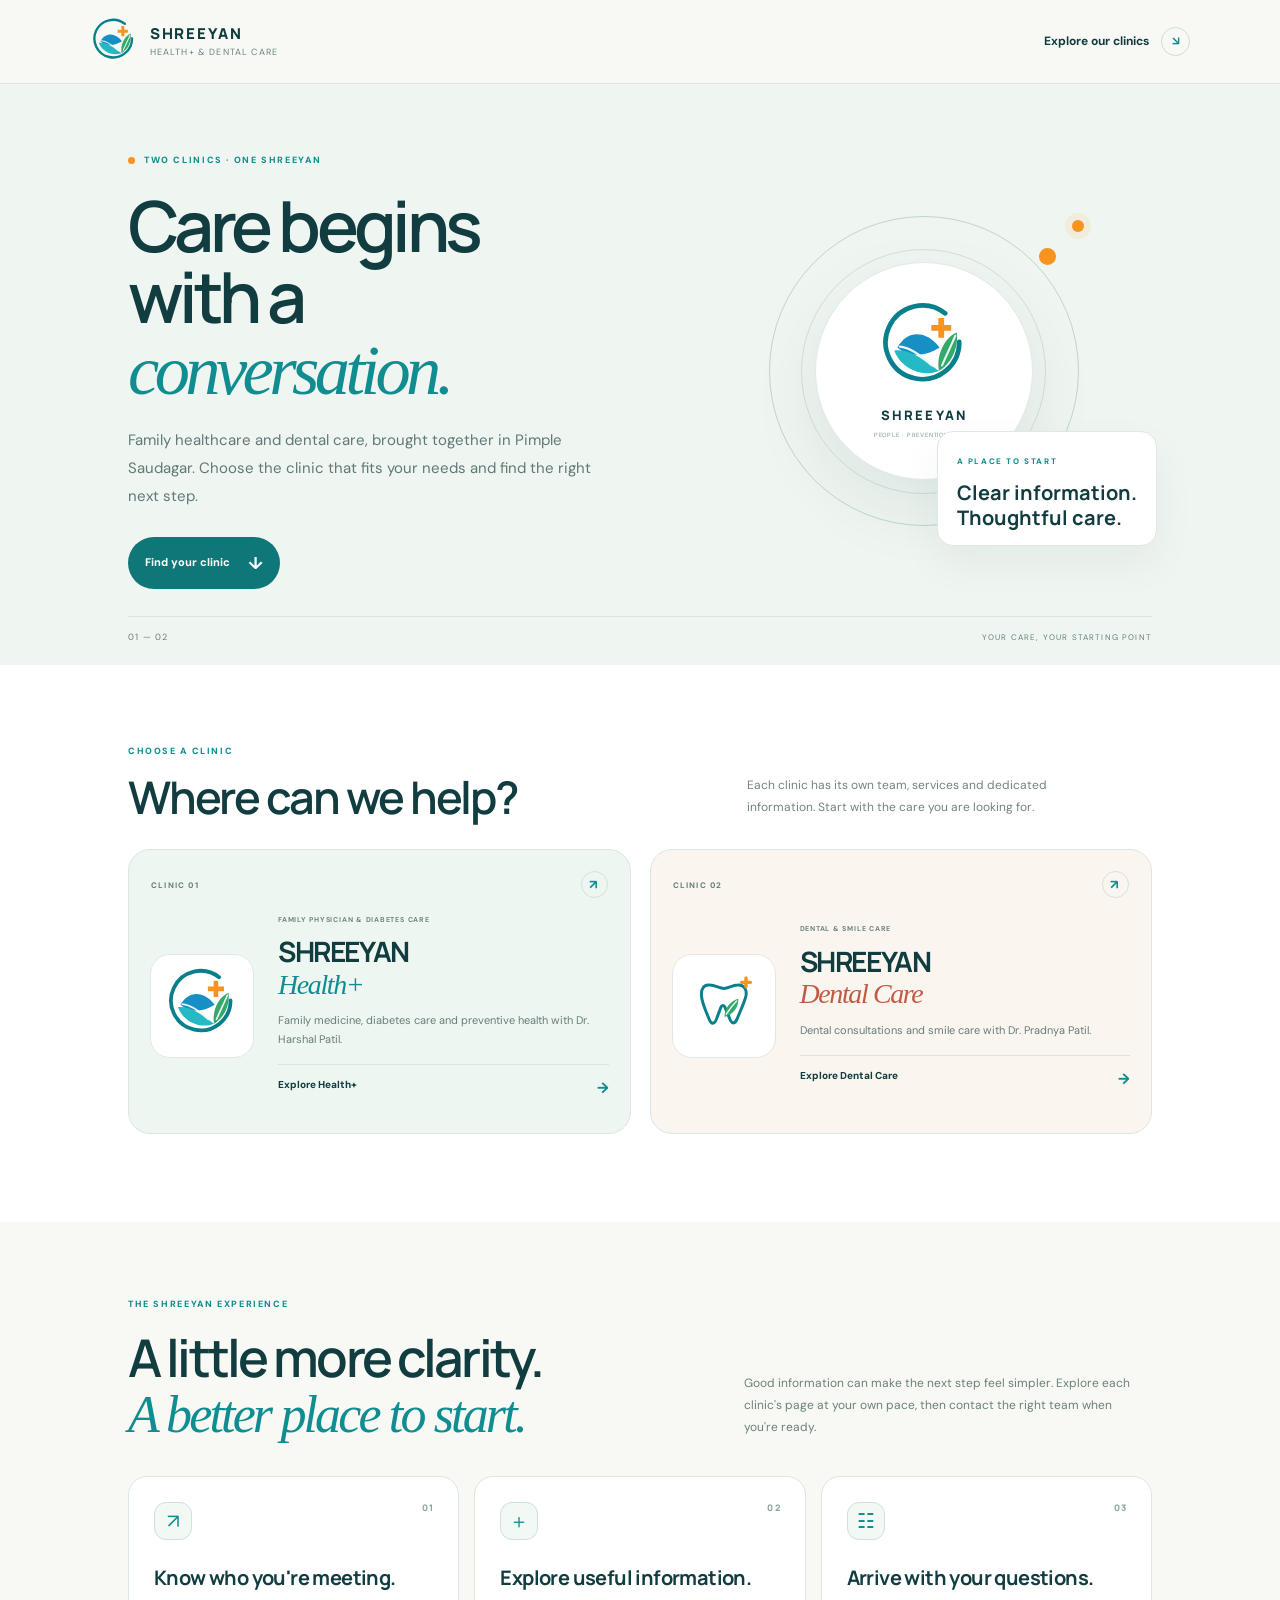
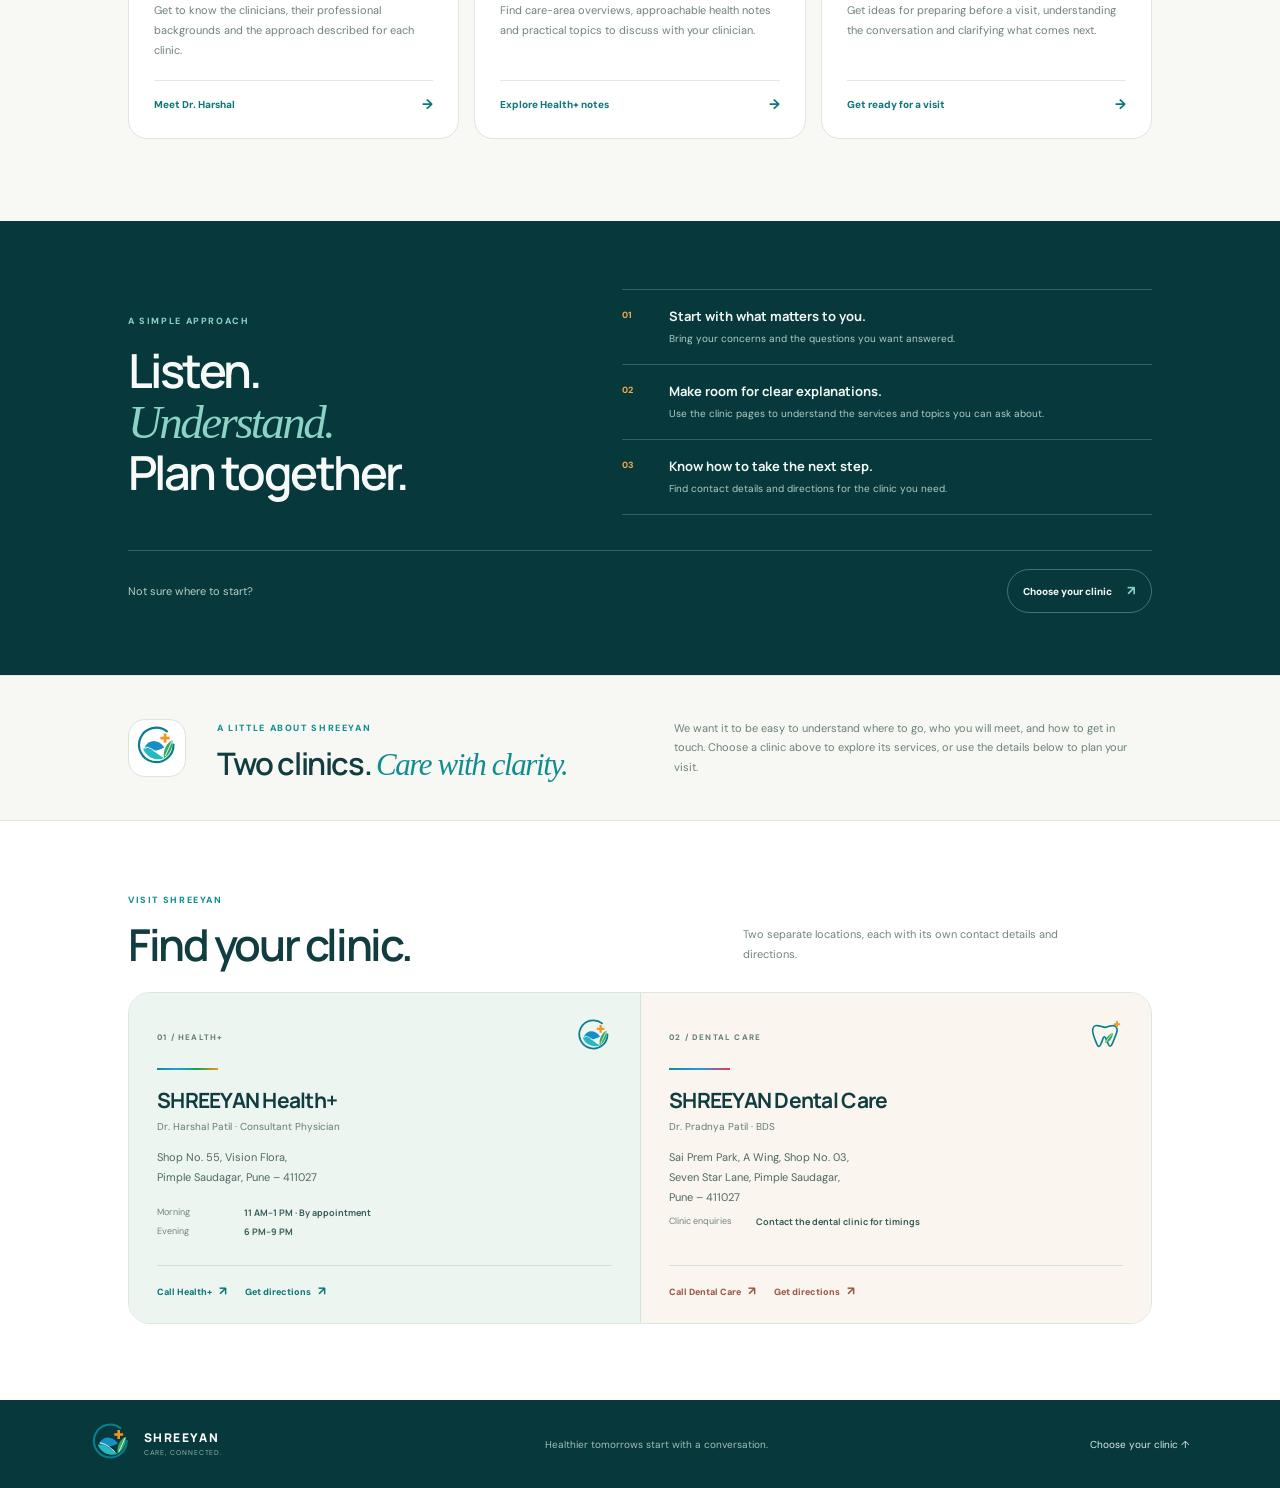
==== commit 62465ba9: "Use round leaf-plus SHREEYAN logo and make Home buttons visible" ====
--- a/index.html
+++ b/index.html
@@ -6,7 +6,7 @@
   <meta name="theme-color" content="#f8f8f4">
   <title>SHREEYAN — Your Care, Your Clinic</title>
   <meta name="description" content="Welcome to SHREEYAN. Explore Health+ with Dr. Harshal Patil or SHREEYAN Dental Care in Pimple Saudagar, Pune.">
-  <link rel="icon" type="image/svg+xml" href="assets/shreeyan-brand-mark.svg?v=20261020-logo-final">
+  <link rel="icon" type="image/svg+xml" href="assets/shreeyan-brand-mark.svg?v=20261020-logo-concept">
   <link rel="preconnect" href="https://fonts.googleapis.com">
   <link rel="preconnect" href="https://fonts.gstatic.com" crossorigin>
   <link href="https://fonts.googleapis.com/css2?family=DM+Sans:wght@400;500;600;700&family=Manrope:wght@400;500;600;700;800&display=swap" rel="stylesheet">
@@ -15,7 +15,7 @@
 <body class="welcome-page">
   <header class="welcome-header">
     <a class="welcome-brand" href="index.html" aria-label="SHREEYAN home">
-      <img src="assets/shreeyan-brand-mark.svg?v=20261020-logo-final" alt="">
+      <img src="assets/shreeyan-brand-mark.svg?v=20261020-logo-concept" alt="">
       <span><b>SHREEYAN</b><small>HEALTH+ &amp; DENTAL CARE</small></span>
     </a>
     <a class="welcome-header-link" href="#clinics">Explore our clinics <span aria-hidden="true">↘</span></a>
@@ -32,7 +32,7 @@
       <div class="welcome-art" aria-label="SHREEYAN abstract brand symbol">
         <div class="welcome-art-ring ring-a"></div><div class="welcome-art-ring ring-b"></div>
         <div class="welcome-art-logo">
-          <img src="assets/shreeyan-brand-mark.svg?v=20261020-logo-final" alt="">
+          <img src="assets/shreeyan-brand-mark.svg?v=20261020-logo-concept" alt="">
           <span>SHREEYAN</span>
           <small>PEOPLE · PREVENTION · CARE</small>
         </div>
@@ -50,7 +50,7 @@
       <div class="welcome-clinic-grid">
         <a class="welcome-clinic-card health-option" href="health.html">
           <div class="welcome-card-top"><span>CLINIC 01</span><span class="welcome-card-arrow" aria-hidden="true">↗</span></div>
-          <div class="welcome-symbol-wrap"><img src="assets/healthplus-mark.svg?v=20261020-logo-final" alt=""></div>
+          <div class="welcome-symbol-wrap"><img src="assets/healthplus-mark.svg?v=20261020-logo-concept" alt=""></div>
           <div class="welcome-card-content">
             <div class="welcome-card-label">FAMILY PHYSICIAN &amp; DIABETES CARE</div>
             <h3>SHREEYAN<br><em>Health+</em></h3>
@@ -60,7 +60,7 @@
         </a>
         <a class="welcome-clinic-card dental-option" href="dental.html">
           <div class="welcome-card-top"><span>CLINIC 02</span><span class="welcome-card-arrow" aria-hidden="true">↗</span></div>
-          <div class="welcome-symbol-wrap dental-symbol-wrap"><img src="assets/dental-mark-clean.svg?v=20261020-logo-final" alt=""></div>
+          <div class="welcome-symbol-wrap dental-symbol-wrap"><img src="assets/dental-mark-clean.svg?v=20261020-logo-concept" alt=""></div>
           <div class="welcome-card-content">
             <div class="welcome-card-label">DENTAL &amp; SMILE CARE</div>
             <h3>SHREEYAN<br><em>Dental Care</em></h3>
@@ -114,7 +114,7 @@
     </section>
 
     <section class="welcome-about" aria-labelledby="welcome-about-title">
-      <div class="welcome-about-mark" aria-hidden="true"><img src="assets/shreeyan-brand-mark.svg?v=20261020-logo-final" alt=""></div>
+      <div class="welcome-about-mark" aria-hidden="true"><img src="assets/shreeyan-brand-mark.svg?v=20261020-logo-concept" alt=""></div>
       <div>
         <span class="welcome-kicker">A LITTLE ABOUT SHREEYAN</span>
         <h2 id="welcome-about-title">Two clinics. <em>Care with clarity.</em></h2>
@@ -129,7 +129,7 @@
       </div>
       <div class="welcome-location-grid">
         <article class="welcome-location-card welcome-location-health">
-          <div class="welcome-location-top"><span>01 / HEALTH+</span><img src="assets/healthplus-mark.svg?v=20261020-logo-final" alt=""></div>
+          <div class="welcome-location-top"><span>01 / HEALTH+</span><img src="assets/healthplus-mark.svg?v=20261020-logo-concept" alt=""></div>
           <div class="welcome-location-rule"></div>
           <h3>SHREEYAN Health+</h3>
           <p class="welcome-location-doctor">Dr. Harshal Patil · Consultant Physician</p>
@@ -144,7 +144,7 @@
           </div>
         </article>
         <article class="welcome-location-card welcome-location-dental">
-          <div class="welcome-location-top"><span>02 / DENTAL CARE</span><img src="assets/dental-mark-clean.svg?v=20261020-logo-final" alt=""></div>
+          <div class="welcome-location-top"><span>02 / DENTAL CARE</span><img src="assets/dental-mark-clean.svg?v=20261020-logo-concept" alt=""></div>
           <div class="welcome-location-rule"></div>
           <h3>SHREEYAN Dental Care</h3>
           <p class="welcome-location-doctor">Dr. Pradnya Patil · BDS</p>
@@ -162,7 +162,7 @@
   </main>
 
   <footer class="welcome-footer">
-    <a class="welcome-brand footer-brand-mini" href="index.html"><img src="assets/shreeyan-brand-mark.svg?v=20261020-logo-final" alt=""><span><b>SHREEYAN</b><small>CARE, CONNECTED.</small></span></a>
+    <a class="welcome-brand footer-brand-mini" href="index.html"><img src="assets/shreeyan-brand-mark.svg?v=20261020-logo-concept" alt=""><span><b>SHREEYAN</b><small>CARE, CONNECTED.</small></span></a>
     <span>Healthier tomorrows start with a conversation.</span>
     <a href="#clinics">Choose your clinic ↑</a>
   </footer>
--- a/styles.css
+++ b/styles.css
@@ -954,3 +954,40 @@
  .new-health .health-header-cta{padding:9px 10px;font-size:8px;gap:6px}
  .new-health .health-home-cta{min-height:34px;padding:8px 9px;font-size:9px}
 }
+
+
+/* Strong, visible Home navigation and logo concept refresh */
+.new-health .health-header{
+  display:grid!important;
+  grid-template-columns:minmax(128px,auto) minmax(0,1fr) auto auto!important;
+  align-items:center;
+  gap:15px!important;
+}
+.new-health .health-nav{justify-self:center;min-width:0}
+.new-health .health-home-cta{
+  display:inline-flex!important;visibility:visible!important;opacity:1!important;
+  align-items:center;justify-content:center;min-height:38px;padding:10px 13px;
+  border:1px solid #a9d1c2;border-radius:999px;color:#0b686b;background:#eaf5ef;
+  font-size:10px;font-weight:800;white-space:nowrap;position:relative;z-index:5;
+}
+.new-health .health-home-cta:hover{background:#d9efe5;border-color:#78bba6}
+.new-health .health-header-cta{justify-self:end}
+@media(max-width:1000px){
+  .new-health .health-header{grid-template-columns:minmax(116px,auto) minmax(0,1fr) auto auto!important;gap:8px!important;padding-left:4vw;padding-right:4vw}
+  .new-health .health-nav{gap:9px;font-size:9px}
+  .new-health .health-home-cta{padding:9px 10px;font-size:9px}
+  .new-health .health-header-cta{padding:10px 11px;font-size:9px}
+}
+@media(max-width:760px){
+  .new-health .health-header{grid-template-columns:minmax(0,1fr) auto auto!important;gap:8px!important}
+  .new-health .health-nav{display:none!important}
+}
+@media(max-width:520px){
+  .new-health .health-header{padding-left:3.5vw!important;padding-right:3.5vw!important;gap:6px!important}
+  .new-health .health-brand{min-width:0;gap:5px}
+  .new-health .health-brand img{width:32px;height:32px}
+  .new-health .health-brand b{font-size:9px;letter-spacing:.08em}
+  .new-health .health-brand small{font-size:6px;letter-spacing:.1em}
+  .new-health .health-home-cta{min-height:32px;padding:7px 8px;font-size:8px}
+  .new-health .health-header-cta{min-height:32px;padding:7px 8px;font-size:8px;gap:5px}
+}
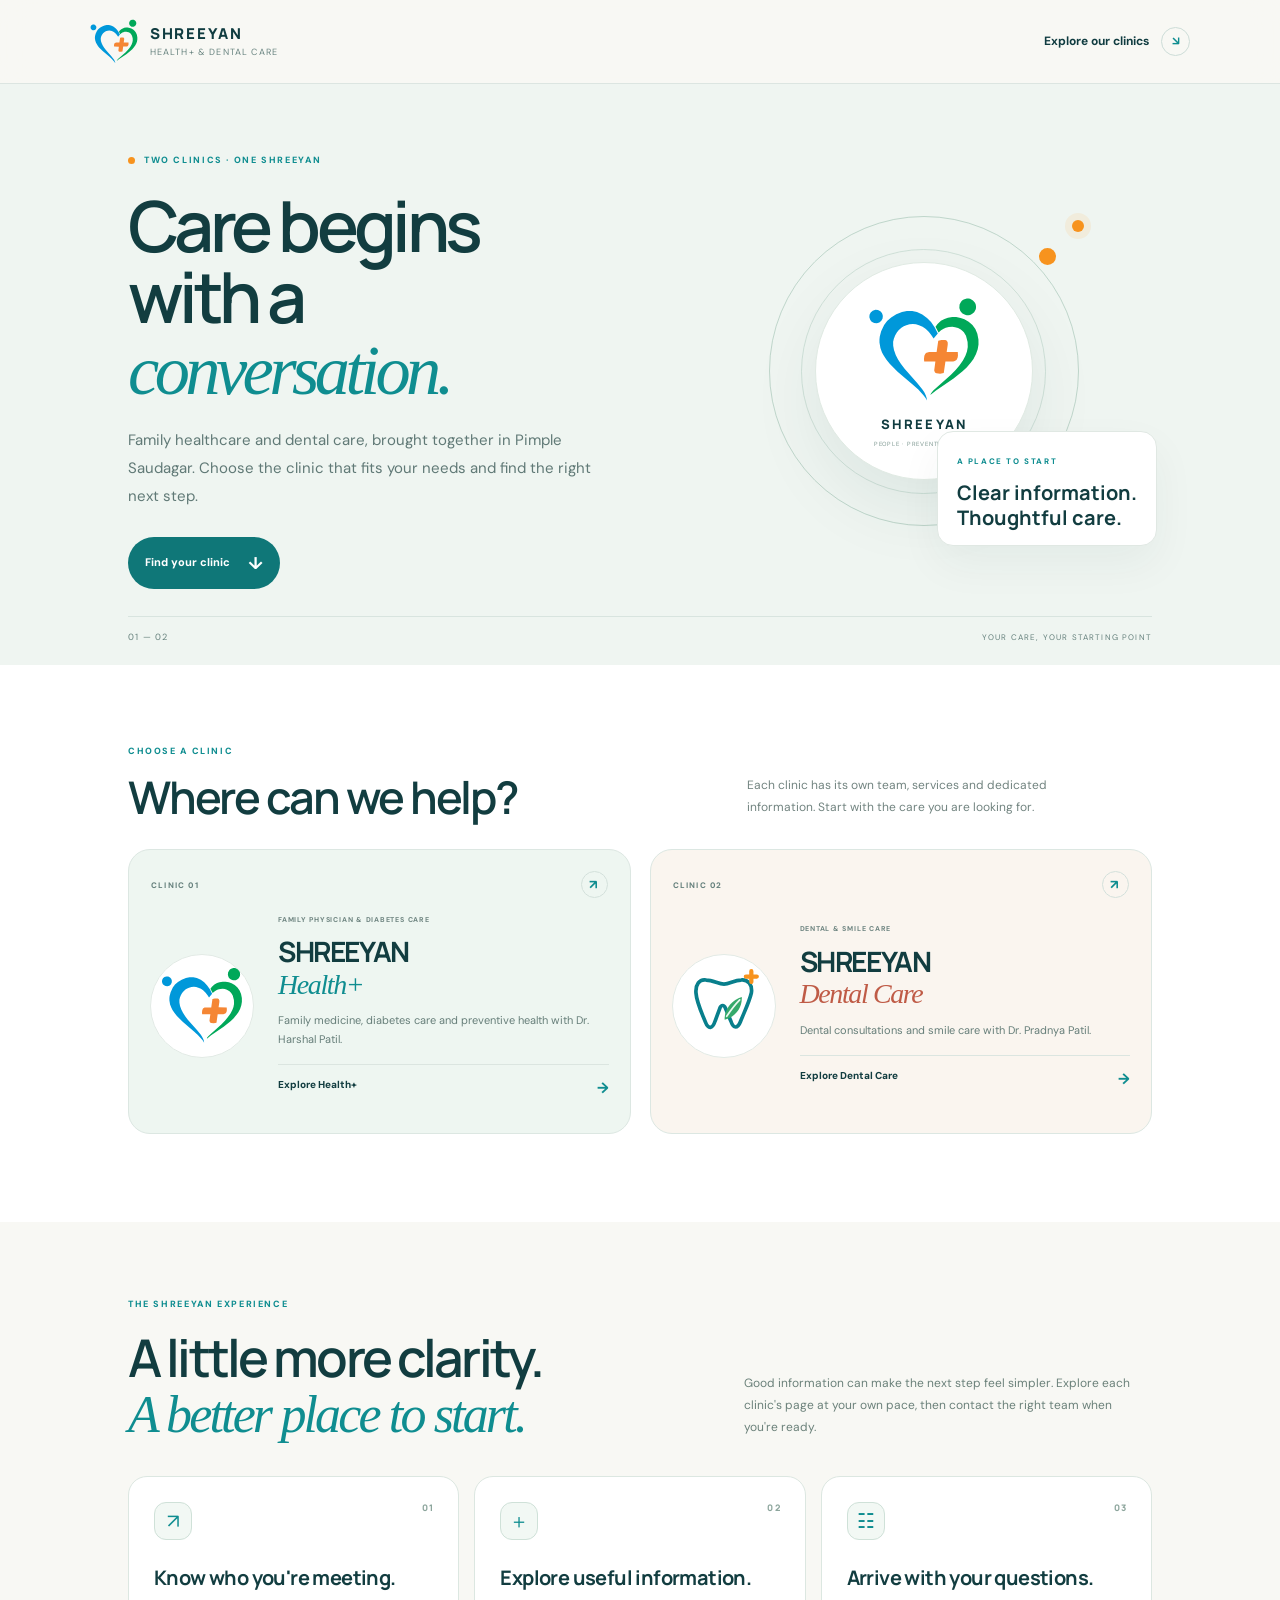
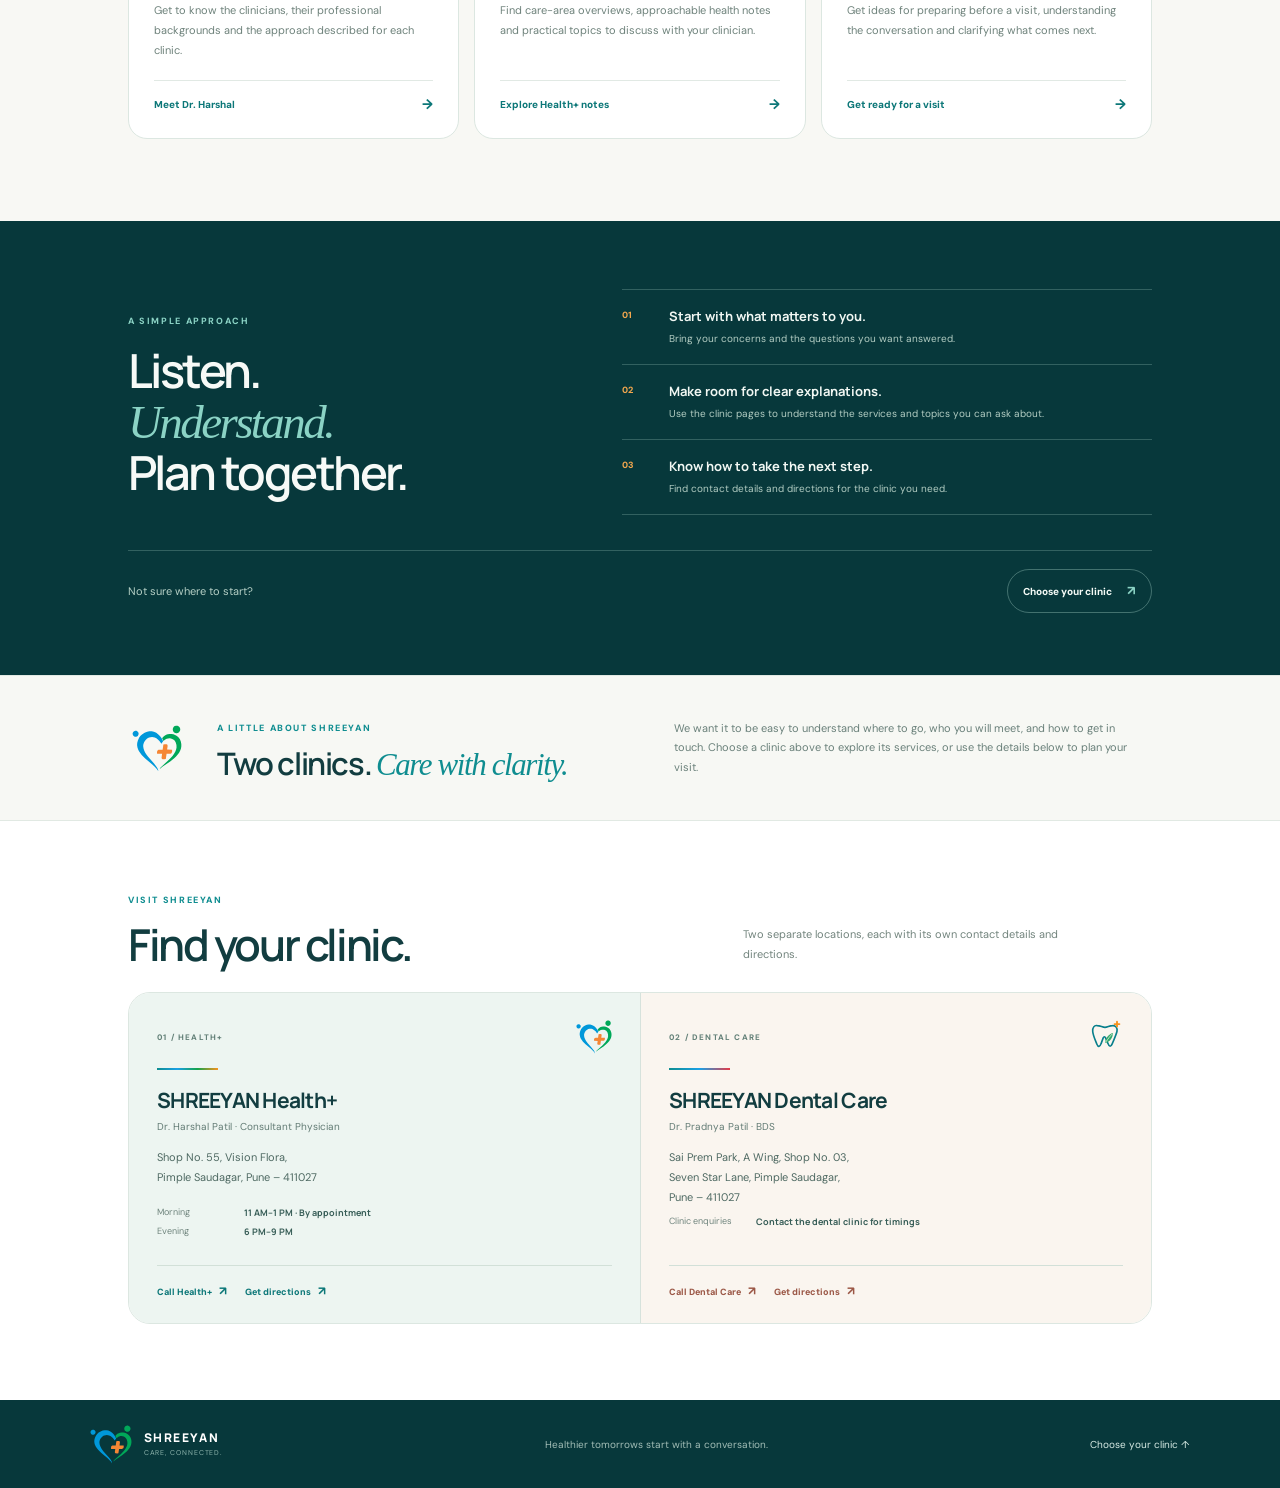
==== commit 1ed1ec14: "Refine transparent clinic logos and integrate homepage branding" ====
--- a/index.html
+++ b/index.html
@@ -6,16 +6,34 @@
   <meta name="theme-color" content="#f8f8f4">
   <title>SHREEYAN — Your Care, Your Clinic</title>
   <meta name="description" content="Welcome to SHREEYAN. Explore Health+ with Dr. Harshal Patil or SHREEYAN Dental Care in Pimple Saudagar, Pune.">
-  <link rel="icon" type="image/svg+xml" href="assets/shreeyan-brand-mark.svg?v=20261020-logo-concept">
+  <link rel="icon" type="image/svg+xml" href="assets/shreeyan-health-heart.svg?v=20261122-transparent-brand">
   <link rel="preconnect" href="https://fonts.googleapis.com">
   <link rel="preconnect" href="https://fonts.gstatic.com" crossorigin>
   <link href="https://fonts.googleapis.com/css2?family=DM+Sans:wght@400;500;600;700&family=Manrope:wght@400;500;600;700;800&display=swap" rel="stylesheet">
-  <link rel="stylesheet" href="styles.css?v=20261020-logo-final">
+  <link rel="stylesheet" href="styles.css?v=20261021-content-refresh">
+  <!-- Google Analytics 4 -->
+  <script async src="https://www.googletagmanager.com/gtag/js?id=G-0MR8PKG0XS"></script>
+  <script>
+    window.dataLayer = window.dataLayer || [];
+    function gtag(){dataLayer.push(arguments);}
+    gtag('js', new Date());
+    gtag('config', 'G-0MR8PKG0XS');
+    document.addEventListener('click', function(event) {
+      var link = event.target.closest('a[href]');
+      if (!link) return;
+      var href = link.getAttribute('href') || '';
+      var eventName = '';
+      if (href.indexOf('wa.me/') !== -1 || href.indexOf('whatsapp.com/') !== -1) eventName = 'whatsapp_click';
+      else if (href.indexOf('tel:') === 0) eventName = 'phone_click';
+      else if (href.indexOf('google.com/maps') !== -1 || href.indexOf('maps.app.goo.gl') !== -1) eventName = 'directions_click';
+      if (eventName) gtag('event', eventName, {link_url: href});
+    });
+  </script>
 </head>
 <body class="welcome-page">
   <header class="welcome-header">
     <a class="welcome-brand" href="index.html" aria-label="SHREEYAN home">
-      <img src="assets/shreeyan-brand-mark.svg?v=20261020-logo-concept" alt="">
+      <img src="assets/shreeyan-health-heart.svg?v=20261122-transparent-brand" alt="">
       <span><b>SHREEYAN</b><small>HEALTH+ &amp; DENTAL CARE</small></span>
     </a>
     <a class="welcome-header-link" href="#clinics">Explore our clinics <span aria-hidden="true">↘</span></a>
@@ -32,7 +50,7 @@
       <div class="welcome-art" aria-label="SHREEYAN abstract brand symbol">
         <div class="welcome-art-ring ring-a"></div><div class="welcome-art-ring ring-b"></div>
         <div class="welcome-art-logo">
-          <img src="assets/shreeyan-brand-mark.svg?v=20261020-logo-concept" alt="">
+          <img src="assets/shreeyan-health-heart.svg?v=20261122-transparent-brand" alt="">
           <span>SHREEYAN</span>
           <small>PEOPLE · PREVENTION · CARE</small>
         </div>
@@ -50,7 +68,7 @@
       <div class="welcome-clinic-grid">
         <a class="welcome-clinic-card health-option" href="health.html">
           <div class="welcome-card-top"><span>CLINIC 01</span><span class="welcome-card-arrow" aria-hidden="true">↗</span></div>
-          <div class="welcome-symbol-wrap"><img src="assets/healthplus-mark.svg?v=20261020-logo-concept" alt=""></div>
+          <div class="welcome-symbol-wrap"><img src="assets/shreeyan-health-heart.svg?v=20261122-transparent-brand" alt=""></div>
           <div class="welcome-card-content">
             <div class="welcome-card-label">FAMILY PHYSICIAN &amp; DIABETES CARE</div>
             <h3>SHREEYAN<br><em>Health+</em></h3>
@@ -60,7 +78,7 @@
         </a>
         <a class="welcome-clinic-card dental-option" href="dental.html">
           <div class="welcome-card-top"><span>CLINIC 02</span><span class="welcome-card-arrow" aria-hidden="true">↗</span></div>
-          <div class="welcome-symbol-wrap dental-symbol-wrap"><img src="assets/dental-mark-clean.svg?v=20261020-logo-concept" alt=""></div>
+          <div class="welcome-symbol-wrap dental-symbol-wrap"><img src="assets/dental-mark-clean.svg?v=20261021-content-refresh" alt=""></div>
           <div class="welcome-card-content">
             <div class="welcome-card-label">DENTAL &amp; SMILE CARE</div>
             <h3>SHREEYAN<br><em>Dental Care</em></h3>
@@ -114,7 +132,7 @@
     </section>
 
     <section class="welcome-about" aria-labelledby="welcome-about-title">
-      <div class="welcome-about-mark" aria-hidden="true"><img src="assets/shreeyan-brand-mark.svg?v=20261020-logo-concept" alt=""></div>
+      <div class="welcome-about-mark" aria-hidden="true"><img src="assets/shreeyan-health-heart.svg?v=20261122-transparent-brand" alt=""></div>
       <div>
         <span class="welcome-kicker">A LITTLE ABOUT SHREEYAN</span>
         <h2 id="welcome-about-title">Two clinics. <em>Care with clarity.</em></h2>
@@ -129,7 +147,7 @@
       </div>
       <div class="welcome-location-grid">
         <article class="welcome-location-card welcome-location-health">
-          <div class="welcome-location-top"><span>01 / HEALTH+</span><img src="assets/healthplus-mark.svg?v=20261020-logo-concept" alt=""></div>
+          <div class="welcome-location-top"><span>01 / HEALTH+</span><img src="assets/shreeyan-health-heart.svg?v=20261122-transparent-brand" alt=""></div>
           <div class="welcome-location-rule"></div>
           <h3>SHREEYAN Health+</h3>
           <p class="welcome-location-doctor">Dr. Harshal Patil · Consultant Physician</p>
@@ -144,7 +162,7 @@
           </div>
         </article>
         <article class="welcome-location-card welcome-location-dental">
-          <div class="welcome-location-top"><span>02 / DENTAL CARE</span><img src="assets/dental-mark-clean.svg?v=20261020-logo-concept" alt=""></div>
+          <div class="welcome-location-top"><span>02 / DENTAL CARE</span><img src="assets/dental-mark-clean.svg?v=20261021-content-refresh" alt=""></div>
           <div class="welcome-location-rule"></div>
           <h3>SHREEYAN Dental Care</h3>
           <p class="welcome-location-doctor">Dr. Pradnya Patil · BDS</p>
@@ -162,7 +180,7 @@
   </main>
 
   <footer class="welcome-footer">
-    <a class="welcome-brand footer-brand-mini" href="index.html"><img src="assets/shreeyan-brand-mark.svg?v=20261020-logo-concept" alt=""><span><b>SHREEYAN</b><small>CARE, CONNECTED.</small></span></a>
+    <a class="welcome-brand footer-brand-mini" href="index.html"><img src="assets/shreeyan-health-heart.svg?v=20261122-transparent-brand" alt=""><span><b>SHREEYAN</b><small>CARE, CONNECTED.</small></span></a>
     <span>Healthier tomorrows start with a conversation.</span>
     <a href="#clinics">Choose your clinic ↑</a>
   </footer>
--- a/styles.css
+++ b/styles.css
@@ -991,3 +991,55 @@
   .new-health .health-home-cta{min-height:32px;padding:7px 8px;font-size:8px}
   .new-health .health-header-cta{min-height:32px;padding:7px 8px;font-size:8px;gap:5px}
 }
+
+
+/* Myth & fact cards: clearer labels, concise facts, small source links */
+.new-health .myth-fact-card{display:flex;flex-direction:column;min-height:282px}
+.new-health .myth-fact-card h3{margin:24px 0 12px}
+.new-health .myth-fact-card p{font-size:11px;line-height:1.8;color:#617b73}
+.new-health .myth-fact-card p b{display:inline-block;margin-right:5px;color:#0b858b;font-size:9px;letter-spacing:.08em}
+.new-health .health-snippet-source{display:inline-flex;align-items:center;gap:5px;margin-top:auto;padding-top:16px;font-size:9px;line-height:1.5;font-weight:800;color:#0b7f83;text-decoration:underline;text-decoration-color:#a9d7ca;text-underline-offset:3px}
+.new-health .health-snippet-source:hover{color:#07575d}
+.d-myth-card{display:flex;flex-direction:column}
+.d-myth-card h3{margin-top:24px!important}
+.d-myth-card p{font-size:11px!important;line-height:1.8!important;color:#627a73!important}
+.d-myth-card p b{display:inline-block;margin-right:5px;color:#0b858b;font-size:9px;letter-spacing:.08em}
+.d-note-source{display:inline-flex;align-items:center;margin-top:auto;padding-top:14px;color:#0b7f83;font-size:9px;line-height:1.5;font-weight:800;text-decoration:underline;text-decoration-color:#addbcf;text-underline-offset:3px}
+.d-note-source:hover{color:#07575d}
+@media(max-width:760px){
+ .new-health .myth-fact-card{min-height:0}
+ .new-health .health-snippet-source{margin-top:12px}
+ .d-note-source{margin-top:12px}
+}
+
+
+/* SHREEYAN Health+ education cards — compact, on-page expandable content */
+.new-health .health-education-grid{align-items:stretch}
+.new-health .education-card{display:flex;flex-direction:column;min-height:100%;padding:21px 22px}
+.new-health .education-card h3{margin:20px 0 9px;font-size:16px;line-height:1.35}
+.new-health .education-card>p{font-size:10px;line-height:1.75}
+.new-health .education-details{margin-top:auto;padding-top:14px}
+.new-health .education-details summary{display:inline-flex;align-items:center;gap:8px;cursor:pointer;list-style:none;color:#087f83;font-size:9px;font-weight:800}
+.new-health .education-details summary::-webkit-details-marker{display:none}
+.new-health .education-details summary::after{content:"＋";display:inline-grid;place-items:center;width:20px;height:20px;border:1px solid #c9e3d8;border-radius:50%;font-size:13px;line-height:1}
+.new-health .education-details[open] summary::after{content:"−"}
+.new-health .education-detail-body{padding-top:11px}
+.new-health .education-detail-body p{margin:0 0 9px;color:#647b73;font-size:10px;line-height:1.75}
+.new-health .education-detail-body p b{color:#0b7778}
+.new-health .education-detail-body .education-fact{padding:10px 11px;border-radius:10px;background:#eef7f2;color:#526e64}
+@media(max-width:900px){.new-health .health-education-grid{grid-template-columns:repeat(2,minmax(0,1fr))}}
+@media(max-width:600px){.new-health .health-education-grid{grid-template-columns:1fr}.new-health .education-card{min-height:0}}
+
+
+/* Transparent SHREEYAN logo system — November 2026 */
+.welcome-page .welcome-brand img{object-fit:contain;background:transparent}
+.welcome-page .welcome-art-logo img{width:112px;height:112px;object-fit:contain;background:transparent}
+.welcome-page .welcome-symbol-wrap{border-radius:50%;background:#fff;border-color:#e2eae5}
+.welcome-page .welcome-symbol-wrap img{width:82px;height:82px;object-fit:contain}
+.welcome-page .welcome-about-mark{border-radius:50%;background:transparent;border:0;box-shadow:none}
+.welcome-page .welcome-about-mark img{width:50px;height:50px;object-fit:contain}
+.new-health .health-brand img{object-fit:contain;background:transparent}
+.new-health .health-abstract-mark{width:235px;height:235px;filter:drop-shadow(0 12px 18px rgba(16,60,64,.06))}
+.new-health .health-abstract-mark img{display:block;width:100%;height:100%;object-fit:contain;background:transparent}
+.new-health .health-doctor-mark{background:transparent;border:0;box-shadow:none;border-radius:0}
+.new-health .health-doctor-mark img{width:88px;height:88px;object-fit:contain}
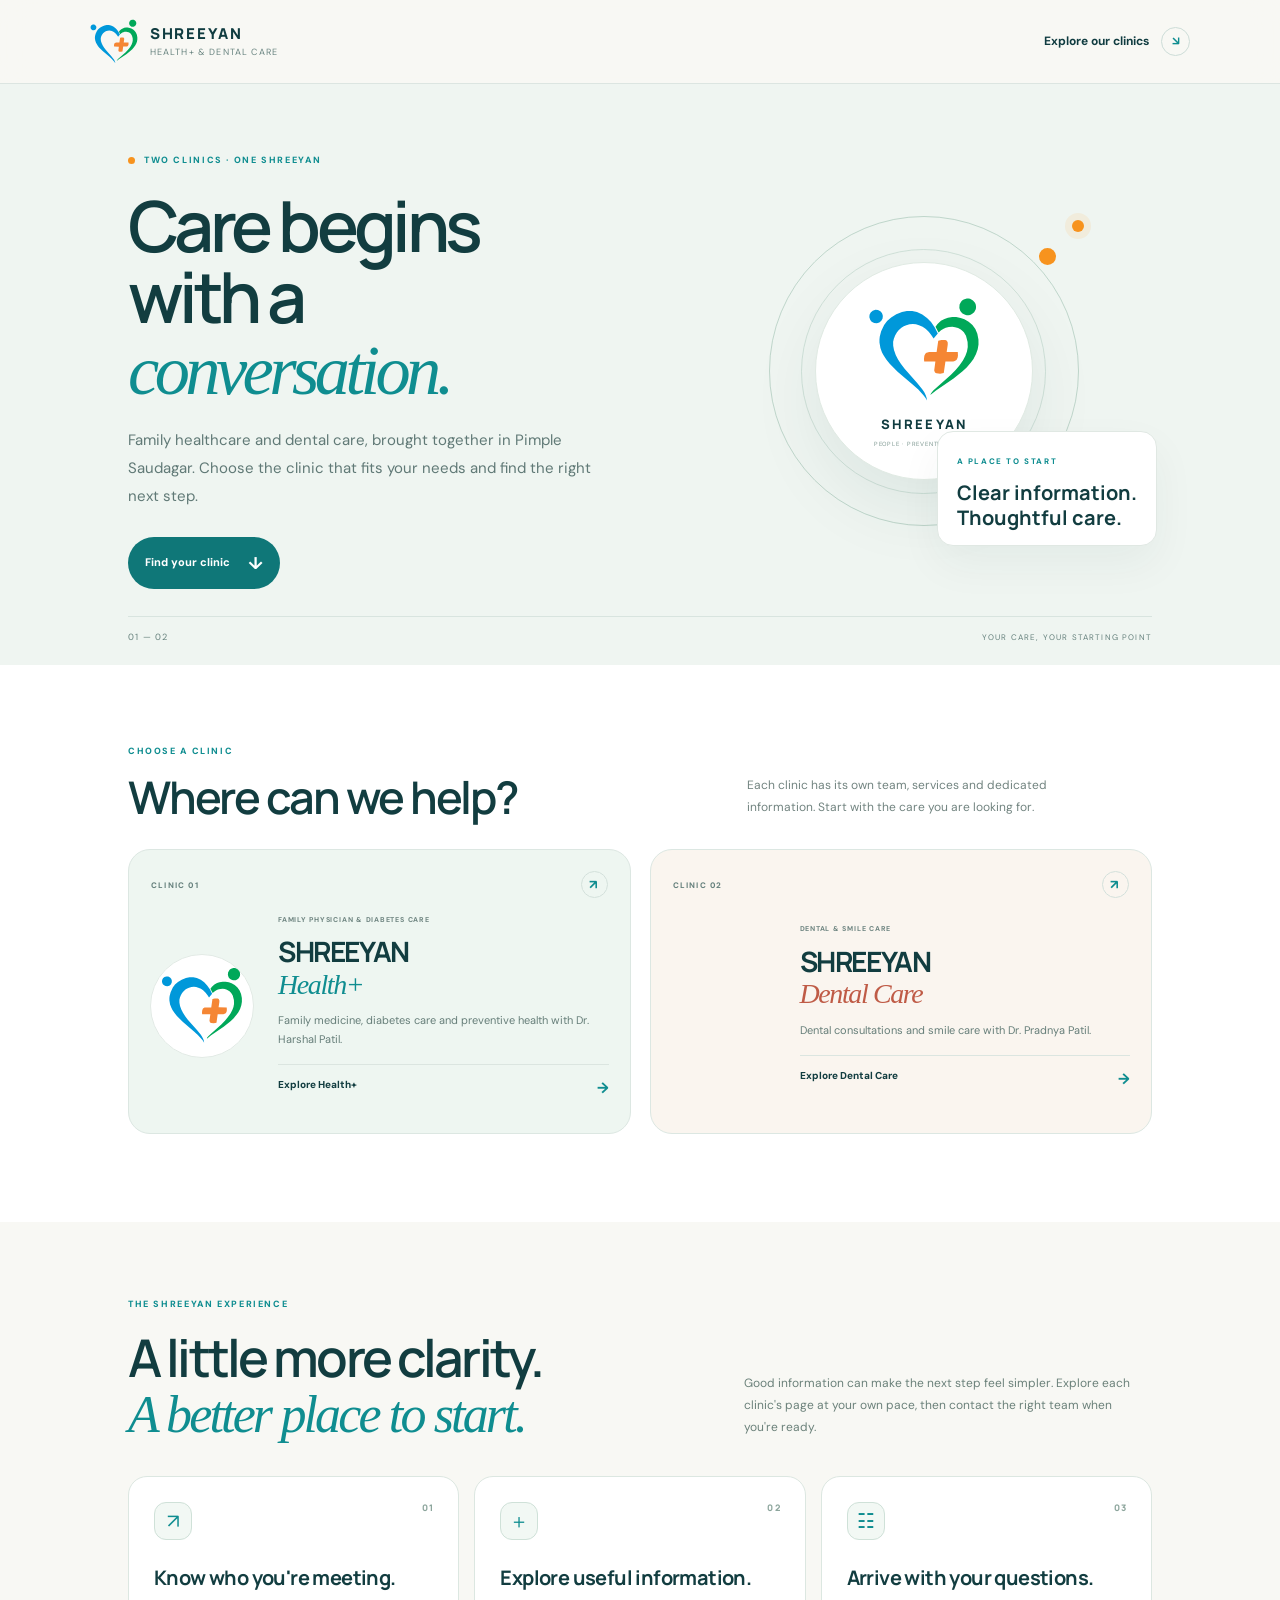
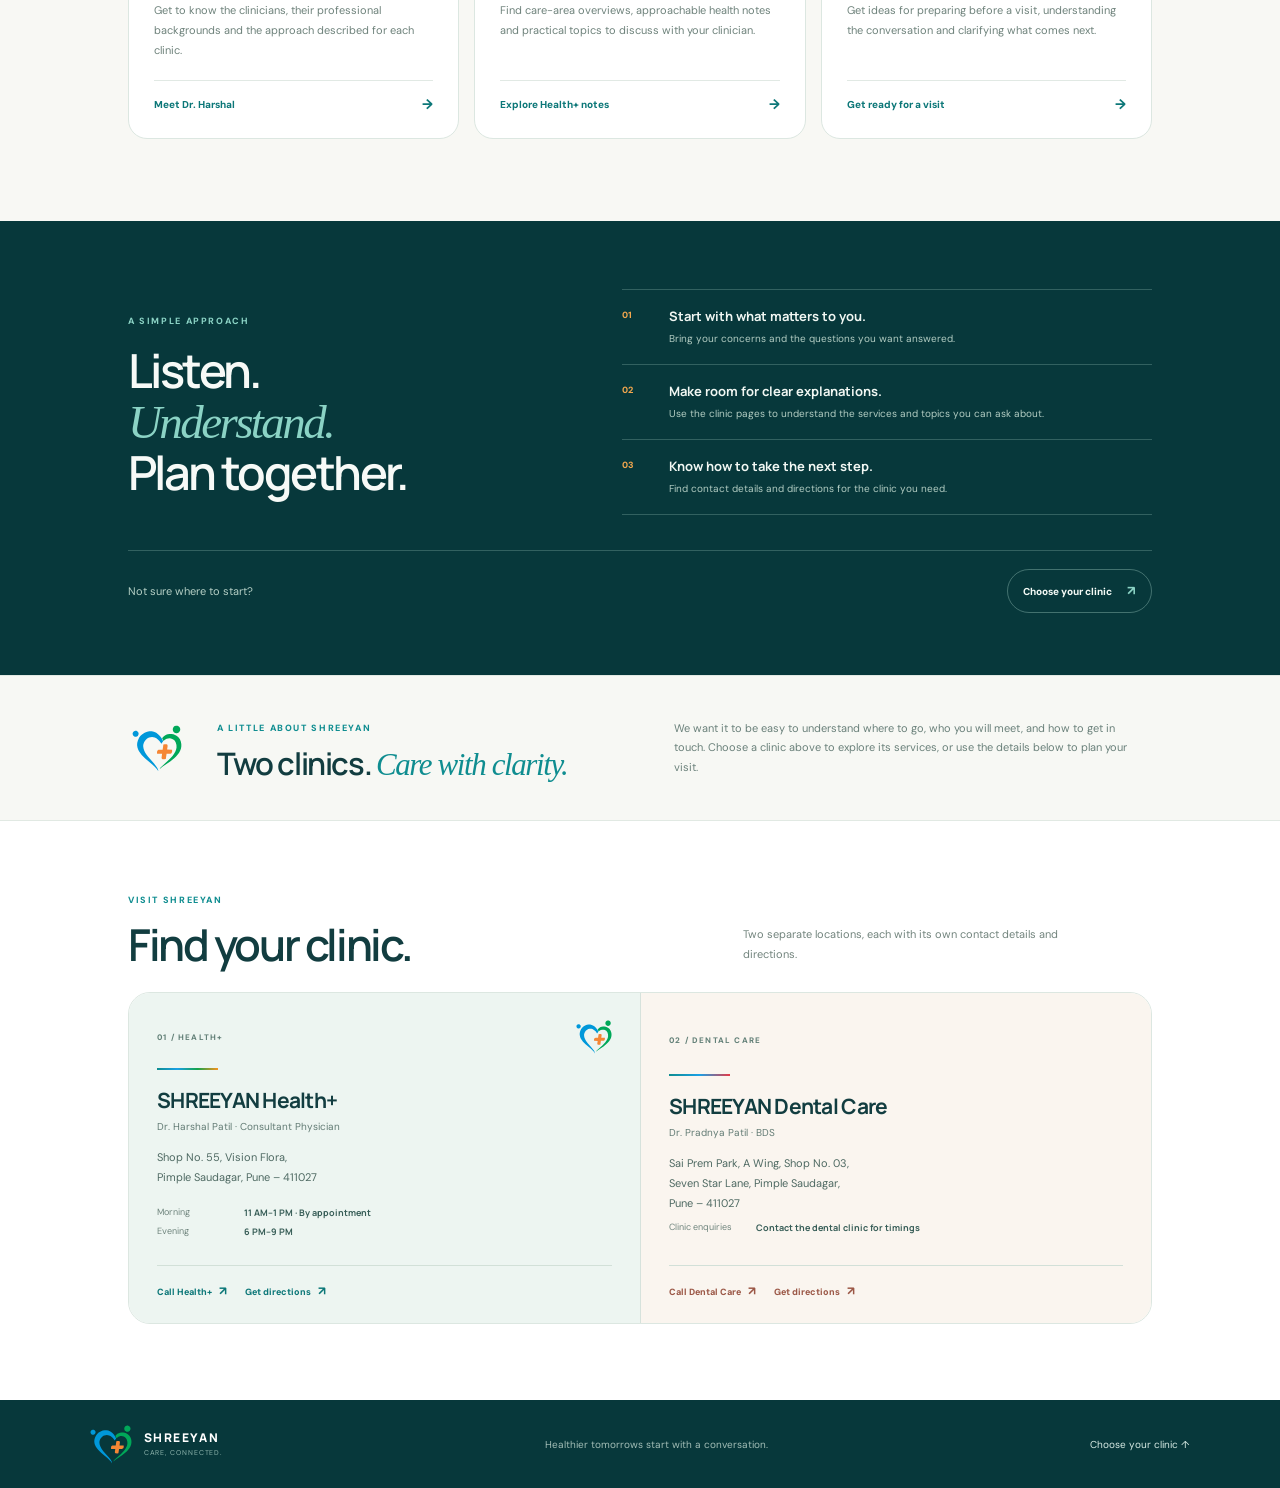
==== commit 155d546e: "Use original high-resolution Dental Care badge throughout the site" ====
--- a/index.html
+++ b/index.html
@@ -78,7 +78,7 @@
         </a>
         <a class="welcome-clinic-card dental-option" href="dental.html">
           <div class="welcome-card-top"><span>CLINIC 02</span><span class="welcome-card-arrow" aria-hidden="true">↗</span></div>
-          <div class="welcome-symbol-wrap dental-symbol-wrap"><img src="assets/dental-mark-clean.svg?v=20261021-content-refresh" alt=""></div>
+          <div class="welcome-symbol-wrap dental-symbol-wrap"><img src="assets/shreeyan-dental-badge.webp?v=20261123-original-logo" alt=""></div>
           <div class="welcome-card-content">
             <div class="welcome-card-label">DENTAL &amp; SMILE CARE</div>
             <h3>SHREEYAN<br><em>Dental Care</em></h3>
@@ -162,7 +162,7 @@
           </div>
         </article>
         <article class="welcome-location-card welcome-location-dental">
-          <div class="welcome-location-top"><span>02 / DENTAL CARE</span><img src="assets/dental-mark-clean.svg?v=20261021-content-refresh" alt=""></div>
+          <div class="welcome-location-top"><span>02 / DENTAL CARE</span><img src="assets/shreeyan-dental-badge.webp?v=20261123-original-logo" alt=""></div>
           <div class="welcome-location-rule"></div>
           <h3>SHREEYAN Dental Care</h3>
           <p class="welcome-location-doctor">Dr. Pradnya Patil · BDS</p>
--- a/styles.css
+++ b/styles.css
@@ -1043,3 +1043,9 @@
 .new-health .health-abstract-mark img{display:block;width:100%;height:100%;object-fit:contain;background:transparent}
 .new-health .health-doctor-mark{background:transparent;border:0;box-shadow:none;border-radius:0}
 .new-health .health-doctor-mark img{width:88px;height:88px;object-fit:contain}
+
+
+/* Original SHREEYAN Dental Care badge — integrated without a second frame */
+.welcome-page .dental-symbol-wrap{width:132px;height:132px;background:transparent;border:0;border-radius:0;box-shadow:none}
+.welcome-page .dental-symbol-wrap img{width:132px;height:132px;object-fit:contain;background:transparent}
+.welcome-page .welcome-location-dental .welcome-location-top img{width:42px;height:42px;object-fit:contain;background:transparent}
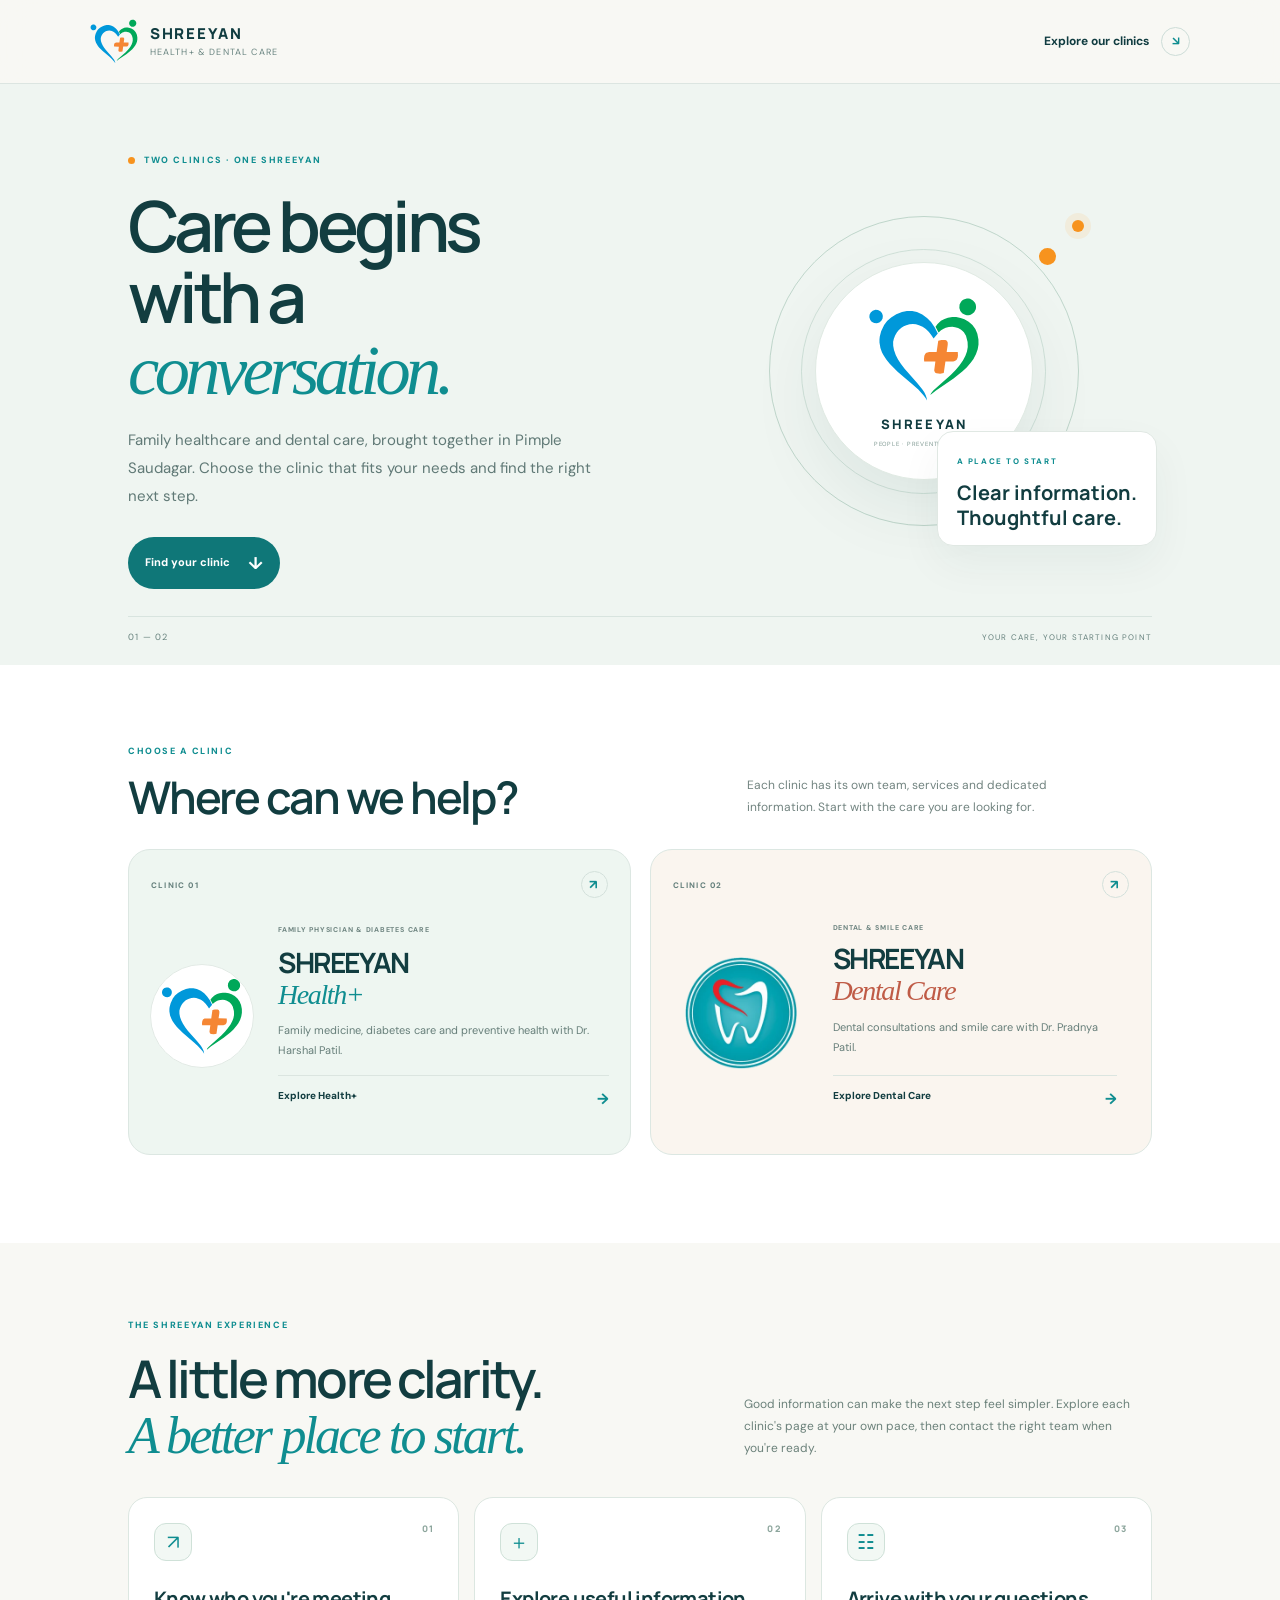
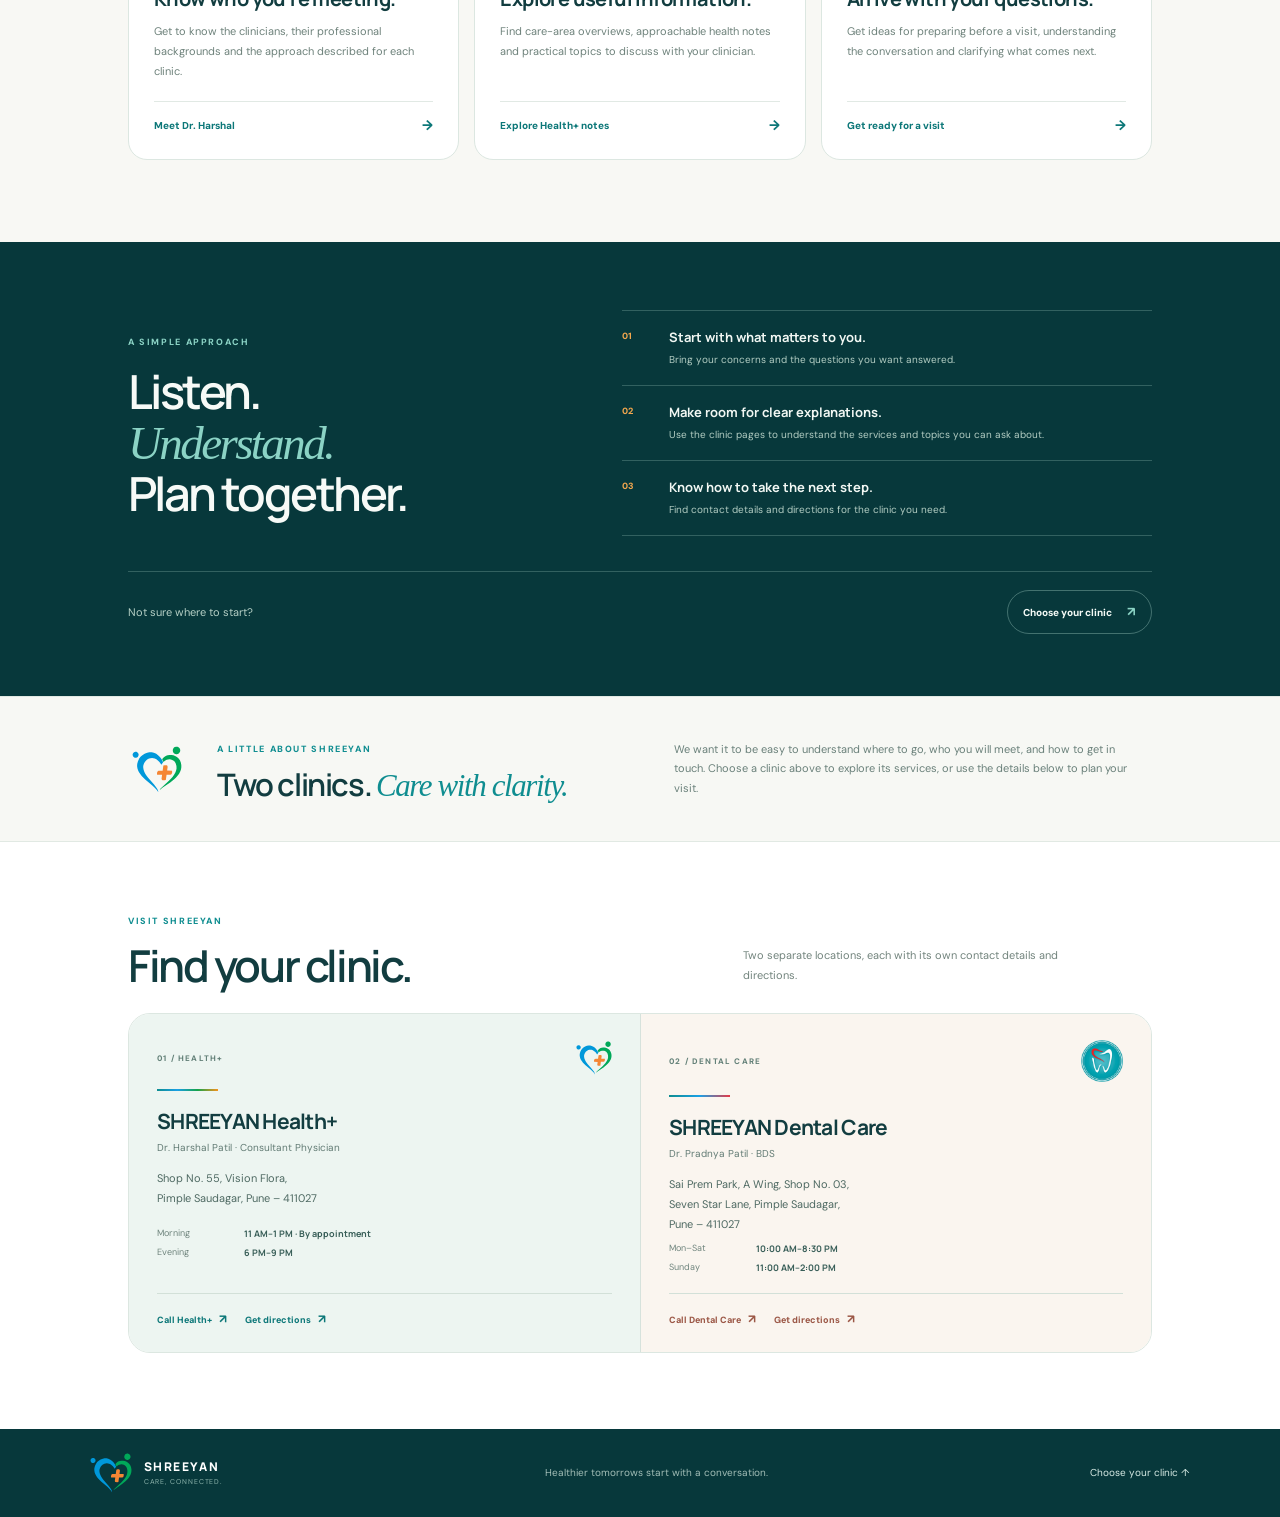
==== commit e4d61473: "Add Dental Care opening hours and refresh cross-clinic logos" ====
--- a/index.html
+++ b/index.html
@@ -168,7 +168,8 @@
           <p class="welcome-location-doctor">Dr. Pradnya Patil · BDS</p>
           <address>Sai Prem Park, A Wing, Shop No. 03,<br>Seven Star Lane, Pimple Saudagar,<br>Pune – 411027</address>
           <div class="welcome-hours">
-            <span>Clinic enquiries</span><b>Contact the dental clinic for timings</b>
+            <span>Mon–Sat</span><b>10:00 AM–8:30 PM</b>
+            <span>Sunday</span><b>11:00 AM–2:00 PM</b>
           </div>
           <div class="welcome-location-actions">
             <a href="tel:9156969311">Call Dental Care <span aria-hidden="true">↗</span></a>
--- a/styles.css
+++ b/styles.css
@@ -1049,3 +1049,98 @@
 .welcome-page .dental-symbol-wrap{width:132px;height:132px;background:transparent;border:0;border-radius:0;box-shadow:none}
 .welcome-page .dental-symbol-wrap img{width:132px;height:132px;object-fit:contain;background:transparent}
 .welcome-page .welcome-location-dental .welcome-location-top img{width:42px;height:42px;object-fit:contain;background:transparent}
+
+
+/* Dental clinic card: restore breathing room between the emblem and copy */
+.dental-option{
+  grid-template-columns:128px minmax(0,1fr);
+  gap:28px;
+  min-height:306px;
+  padding:24px 26px;
+}
+.dental-option .dental-symbol-wrap{
+  grid-column:1;
+  width:112px;
+  height:112px;
+  margin-top:22px;
+  justify-self:center;
+  align-self:center;
+}
+.dental-option .dental-symbol-wrap img{
+  width:112px;
+  height:112px;
+  object-fit:contain;
+}
+.dental-option .welcome-card-content{
+  grid-column:2;
+  align-self:center;
+  padding:30px 8px 0 0;
+}
+.dental-option .welcome-card-content h3{
+  margin:9px 0 12px;
+  line-height:1.12;
+}
+.dental-option .welcome-card-content p{
+  margin:0 0 18px;
+  max-width:46ch;
+}
+
+@media(max-width:900px){
+  .dental-option{
+    grid-template-columns:94px minmax(0,1fr);
+    min-height:245px;
+    gap:18px;
+    padding:18px;
+  }
+  .dental-option .dental-symbol-wrap{
+    width:86px;
+    height:86px;
+    margin-top:30px;
+  }
+  .dental-option .dental-symbol-wrap img{
+    width:86px;
+    height:86px;
+  }
+  .dental-option .welcome-card-content{
+    grid-column:2;
+    padding:26px 0 0;
+  }
+}
+@media(max-width:620px){
+  .dental-option{
+    grid-template-columns:76px minmax(0,1fr);
+    gap:14px;
+    min-height:220px;
+    padding:18px;
+  }
+  .dental-option .dental-symbol-wrap{
+    width:72px;
+    height:72px;
+    margin-top:30px;
+  }
+  .dental-option .dental-symbol-wrap img{
+    width:72px;
+    height:72px;
+  }
+  .dental-option .welcome-card-content{
+    grid-column:2;
+    padding-top:25px;
+  }
+  .dental-option .welcome-card-content h3{
+    font-size:22px;
+    margin:8px 0 10px;
+  }
+  .dental-option .welcome-card-content p{
+    font-size:10px;
+    line-height:1.6;
+    margin-bottom:14px;
+  }
+}
+
+
+/* Health+ physician tagline */
+.new-health .health-doctor-copy .health-doctor-tagline{font-size:10px!important;color:#0f8d90!important;font-weight:700!important;letter-spacing:.045em;margin-top:13px!important}
+
+
+/* Use the original clinic marks without extra icon tiles in the cross-clinic footer */
+.shared-location-dental .shared-location-top img{padding:0;background:transparent;border-radius:0;object-fit:contain}
